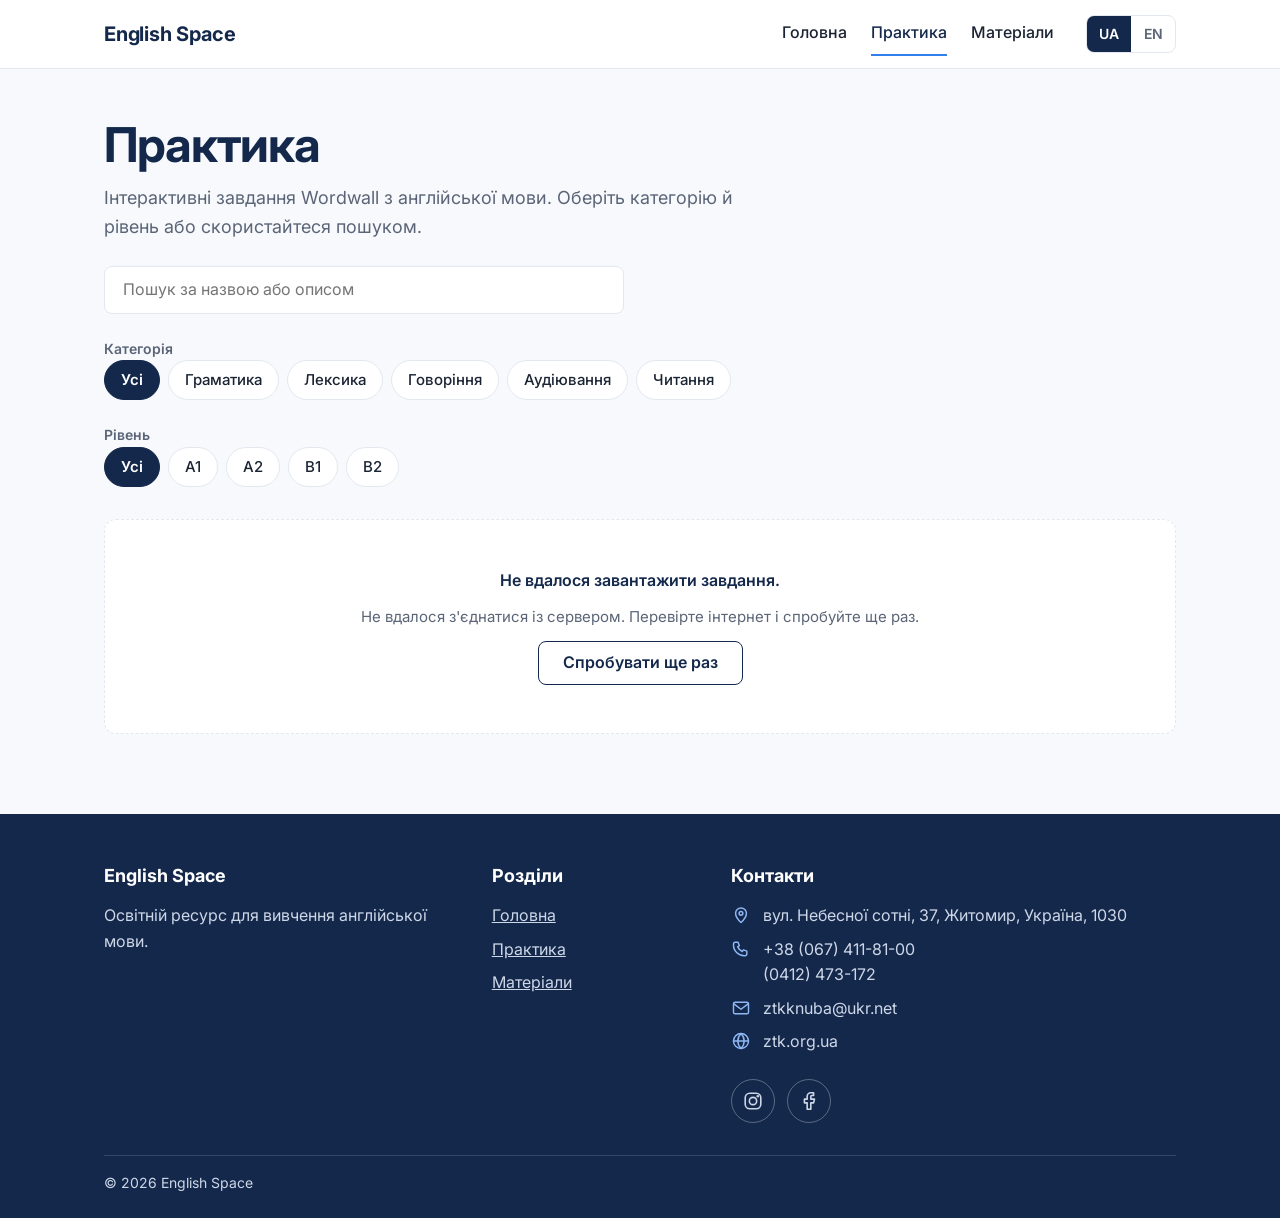
==== practice.html @ c61151bb "English Space: перша версія" ====
<!doctype html>
<html lang="uk">
  <head>
    <meta charset="UTF-8" />
    <meta name="viewport" content="width=device-width, initial-scale=1" />
    <title data-i18n="meta.practice.title">Практика — English Space</title>
    <meta
      name="description"
      content="Каталог інтерактивних завдань Wordwall з англійської мови."
      data-i18n-attr="content:meta.practice.desc"
    />

    <!-- Іконка вкладки -->
    <link rel="icon" type="image/svg+xml" href="assets/icons/favicon.svg" />
    <link
      rel="icon"
      type="image/png"
      sizes="64x64"
      href="assets/icons/favicon.png"
    />

    <!-- Запобігає «блиманню» української, якщо збережена інша мова.
       Приховує сторінку, доки i18n.js не застосує переклад (не довше 1,5 с). -->
    <script>
      (function () {
        try {
          var lang = localStorage.getItem("englishSpace.lang");
          if (lang && lang !== "ua") {
            var root = document.documentElement;
            root.classList.add("lang-pending");
            setTimeout(function () {
              root.classList.remove("lang-pending");
            }, 1500);
          }
        } catch (e) {
          /* localStorage недоступний — нічого не робимо */
        }
      })();
    </script>

    <!-- Шрифт Inter (Google Fonts) -->
    <link rel="preconnect" href="https://fonts.googleapis.com" />
    <link rel="preconnect" href="https://fonts.gstatic.com" crossorigin />
    <link
      rel="stylesheet"
      href="https://fonts.googleapis.com/css2?family=Inter:wght@400;500;600;700&display=swap"
    />

    <link rel="stylesheet" href="css/style.css" />
    <link rel="stylesheet" href="css/components.css" />
    <link rel="stylesheet" href="css/responsive.css" />
  </head>
  <body>
    <a class="skip-link" href="#main" data-i18n="skip">Перейти до змісту</a>

    <!-- ===== ШАПКА (однакова на всіх сторінках) ===== -->
    <header class="site-header">
      <div class="container header-inner">
        <a class="logo" href="index.html">English Space</a>

        <button
          class="nav-toggle"
          type="button"
          aria-expanded="false"
          aria-controls="site-nav"
          aria-label="Відкрити меню"
          data-i18n-attr="aria-label:nav.openMenu"
        >
          <span class="nav-toggle-bar"></span>
        </button>

        <nav
          class="site-nav"
          id="site-nav"
          aria-label="Основна навігація"
          data-i18n-attr="aria-label:nav.main"
        >
          <ul class="nav-list">
            <li><a href="index.html" data-i18n="nav.home">Головна</a></li>
            <li>
              <a
                href="practice.html"
                aria-current="page"
                data-i18n="nav.practice"
                >Практика</a
              >
            </li>
            <li>
              <a href="resources.html" data-i18n="nav.resources">Матеріали</a>
            </li>
          </ul>

          <!-- Перемикач мови: працюватиме після Етапу 4 -->
          <div
            class="lang-switch"
            role="group"
            aria-label="Мова інтерфейсу"
            data-i18n-attr="aria-label:lang.label"
          >
            <button
              class="lang-btn is-active"
              type="button"
              data-lang="ua"
              aria-pressed="true"
            >
              UA
            </button>
            <button
              class="lang-btn"
              type="button"
              data-lang="en"
              aria-pressed="false"
            >
              EN
            </button>
          </div>
        </nav>
      </div>
    </header>

    <main id="main">
      <div class="container page-container">
        <div class="page-head">
          <h1 data-i18n="practice.h1">Практика</h1>
          <p class="lead" data-i18n="practice.lead">
            Інтерактивні завдання Wordwall з англійської мови. Оберіть категорію
            й рівень або скористайтеся пошуком.
          </p>
        </div>

        <!-- ===== ПОШУК І ФІЛЬТРИ ===== -->
        <div class="toolbar">
          <div class="search-field">
            <input
              type="search"
              id="search-input"
              placeholder="Пошук за назвою або описом"
              aria-label="Пошук завдань"
              autocomplete="off"
              data-i18n-attr="placeholder:search.placeholder;aria-label:practice.searchLabel"
            />
          </div>

          <fieldset class="filter-group">
            <legend class="filter-label" data-i18n="filter.category">
              Категорія
            </legend>
            <div class="chip-list" id="category-filters">
              <button
                class="chip"
                type="button"
                data-category="all"
                aria-pressed="true"
                data-i18n="cat.all"
              >
                Усі
              </button>
              <button
                class="chip"
                type="button"
                data-category="grammar"
                aria-pressed="false"
                data-i18n="cat.grammar"
              >
                Граматика
              </button>
              <button
                class="chip"
                type="button"
                data-category="vocabulary"
                aria-pressed="false"
                data-i18n="cat.vocabulary"
              >
                Лексика
              </button>
              <button
                class="chip"
                type="button"
                data-category="speaking"
                aria-pressed="false"
                data-i18n="cat.speaking"
              >
                Говоріння
              </button>
              <button
                class="chip"
                type="button"
                data-category="listening"
                aria-pressed="false"
                data-i18n="cat.listening"
              >
                Аудіювання
              </button>
              <button
                class="chip"
                type="button"
                data-category="reading"
                aria-pressed="false"
                data-i18n="cat.reading"
              >
                Читання
              </button>
            </div>
          </fieldset>

          <fieldset class="filter-group">
            <legend class="filter-label" data-i18n="filter.level">
              Рівень
            </legend>
            <div class="chip-list" id="level-filters">
              <button
                class="chip"
                type="button"
                data-level="all"
                aria-pressed="true"
                data-i18n="level.all"
              >
                Усі
              </button>
              <button
                class="chip"
                type="button"
                data-level="a1"
                aria-pressed="false"
              >
                A1
              </button>
              <button
                class="chip"
                type="button"
                data-level="a2"
                aria-pressed="false"
              >
                A2
              </button>
              <button
                class="chip"
                type="button"
                data-level="b1"
                aria-pressed="false"
              >
                B1
              </button>
              <button
                class="chip"
                type="button"
                data-level="b2"
                aria-pressed="false"
              >
                B2
              </button>
            </div>
          </fieldset>
        </div>

        <p
          class="results-count"
          id="results-count"
          aria-live="polite"
          hidden
          data-i18n="results.found"
          data-i18n-vars='{"count":0}'
        >
          Знайдено: 0
        </p>

        <!-- ===== СТАНИ ===== -->
        <!-- Завантаження показано одразу; скрипт ховає його, коли дані отримано -->
        <div class="state" id="state-loading" role="status">
          <span class="spinner" aria-hidden="true"></span>
          <p data-i18n="practice.loading">Завантаження завдань…</p>
        </div>
        <div class="state" id="state-error" hidden>
          <p class="state-title" data-i18n="practice.error">
            Не вдалося завантажити завдання.
          </p>
          <p class="card-text" id="error-detail"></p>
          <button
            class="btn btn--secondary"
            type="button"
            id="retry-btn"
            data-i18n="state.retry"
          >
            Спробувати ще раз
          </button>
        </div>
        <div class="state" id="state-empty" hidden>
          <p id="empty-message" data-i18n="state.empty">
            Нічого не знайдено. Змініть запит або фільтри.
          </p>
        </div>

        <!-- ===== СІТКА КАРТОК (заповнює js/practice.js) ===== -->
        <div class="card-grid card-grid--catalog" id="cards-grid"></div>
      </div>
    </main>

    <!-- ===== ПІДВАЛ (однаковий на всіх сторінках) ===== -->
    <footer class="site-footer">
      <div class="container">
        <div class="footer-grid">
          <div>
            <p class="footer-title">English Space</p>
            <p data-i18n="footer.about">
              Освітній ресурс для вивчення англійської мови.
            </p>
          </div>
          <nav
            aria-label="Навігація в підвалі"
            data-i18n-attr="aria-label:footer.navLabel"
          >
            <p class="footer-title" data-i18n="footer.sections">Розділи</p>
            <ul class="footer-list">
              <li><a href="index.html" data-i18n="nav.home">Головна</a></li>
              <li>
                <a href="practice.html" data-i18n="nav.practice">Практика</a>
              </li>
              <li>
                <a href="resources.html" data-i18n="nav.resources">Матеріали</a>
              </li>
            </ul>
          </nav>
          <div>
            <p class="footer-title" data-i18n="footer.contacts">Контакти</p>
            <address class="footer-contacts">
              <ul class="footer-list">
                <li class="contact-item">
                  <svg
                    class="contact-icon"
                    viewBox="0 0 24 24"
                    fill="none"
                    stroke="currentColor"
                    stroke-width="1.75"
                    stroke-linecap="round"
                    stroke-linejoin="round"
                    aria-hidden="true"
                  >
                    <path
                      d="M12 21s-6.5-5.6-6.5-11a6.5 6.5 0 0 1 13 0c0 5.4-6.5 11-6.5 11Z"
                    />
                    <circle cx="12" cy="10" r="2.25" /></svg
                  ><span data-i18n="footer.address"
                    >вул. Небесної сотні, 37, Житомир, Україна, 1030</span
                  >
                </li>
                <li class="contact-item">
                  <svg
                    class="contact-icon"
                    viewBox="0 0 24 24"
                    fill="none"
                    stroke="currentColor"
                    stroke-width="1.75"
                    stroke-linecap="round"
                    stroke-linejoin="round"
                    aria-hidden="true"
                  >
                    <path
                      d="M5 4h3.5l1.5 4-2 1.5a11 11 0 0 0 5.5 5.5L15 13l4 1.5V18a2 2 0 0 1-2 2A13 13 0 0 1 3 6a2 2 0 0 1 2-2Z"
                    /></svg
                  ><span
                    ><a href="tel:+380674118100">+38 (067) 411-81-00</a><br /><a
                      href="tel:+380412473172"
                      >(0412) 473-172</a
                    ></span
                  >
                </li>
                <li class="contact-item">
                  <svg
                    class="contact-icon"
                    viewBox="0 0 24 24"
                    fill="none"
                    stroke="currentColor"
                    stroke-width="1.75"
                    stroke-linecap="round"
                    stroke-linejoin="round"
                    aria-hidden="true"
                  >
                    <rect x="3" y="5" width="18" height="14" rx="2" />
                    <path d="m3.5 7 8.5 6.5L20.5 7" /></svg
                  ><a href="mailto:ztkknuba@ukr.net">ztkknuba@ukr.net</a>
                </li>
                <li class="contact-item">
                  <svg
                    class="contact-icon"
                    viewBox="0 0 24 24"
                    fill="none"
                    stroke="currentColor"
                    stroke-width="1.75"
                    stroke-linecap="round"
                    stroke-linejoin="round"
                    aria-hidden="true"
                  >
                    <circle cx="12" cy="12" r="9" />
                    <path
                      d="M3 12h18M12 3c2.5 2.6 3.8 5.6 3.8 9s-1.3 6.4-3.8 9c-2.5-2.6-3.8-5.6-3.8-9S9.5 5.6 12 3Z"
                    /></svg
                  ><a
                    href="https://ztk.org.ua"
                    target="_blank"
                    rel="noopener noreferrer"
                    >ztk.org.ua</a
                  >
                </li>
              </ul>
            </address>
            <ul
              class="social-list"
              aria-label="Соціальні мережі"
              data-i18n-attr="aria-label:footer.social"
            >
              <li>
                <a
                  class="social-link"
                  href="https://www.instagram.com/ztfk.knuba"
                  target="_blank"
                  rel="noopener noreferrer"
                  aria-label="Instagram (відкриється в новій вкладці)"
                  data-i18n-attr="aria-label:footer.instagram"
                  ><svg
                    viewBox="0 0 24 24"
                    fill="none"
                    stroke="currentColor"
                    stroke-width="1.75"
                    stroke-linecap="round"
                    stroke-linejoin="round"
                    aria-hidden="true"
                  >
                    <rect x="3.5" y="3.5" width="17" height="17" rx="5" />
                    <circle cx="12" cy="12" r="4" />
                    <circle
                      cx="17.2"
                      cy="6.8"
                      r="0.6"
                      fill="currentColor"
                    /></svg
                ></a>
              </li>
              <li>
                <a
                  class="social-link"
                  href="https://www.facebook.com/share/1DmfsU2kYp/"
                  target="_blank"
                  rel="noopener noreferrer"
                  aria-label="Facebook (відкриється в новій вкладці)"
                  data-i18n-attr="aria-label:footer.facebook"
                  ><svg
                    viewBox="0 0 24 24"
                    fill="none"
                    stroke="currentColor"
                    stroke-width="1.75"
                    stroke-linecap="round"
                    stroke-linejoin="round"
                    aria-hidden="true"
                  >
                    <path
                      d="M17 3h-3a4 4 0 0 0-4 4v3H7v4h3v7h4v-7h3l1-4h-4V7a1 1 0 0 1 1-1h2Z"
                    /></svg
                ></a>
              </li>
            </ul>
          </div>
        </div>
        <p class="footer-bottom">
          &copy; <span data-year>2026</span> English Space
        </p>
      </div>
    </footer>

    <script src="js/config.js" defer></script>
    <script src="js/csvParser.js" defer></script>
    <script src="js/sheets.js" defer></script>
    <script src="js/i18n.js" defer></script>
    <script src="js/main.js" defer></script>
    <script src="js/catalog.js" defer></script>
    <script src="js/practice.js" defer></script>
  </body>
</html>
---- css/style.css ----
/* ==========================================================
   style.css — основа: змінні, скидання, типографіка,
   каркас сторінки, шапка та підвал.
   Підключається першим на кожній сторінці.
   ========================================================== */

/* ---------- Змінні (дизайн-токени) ---------- */
:root {
  /* Кольори */
  --color-navy: #14284b;
  --color-navy-soft: #1f3a6b;
  --color-blue: #2f80ed; /* акцент для рамок, іконок, фонів */
  --color-blue-text: #1d63c9; /* акцент для тексту (контраст AA) */
  --color-bg: #f7f9fc;
  --color-surface: #ffffff;
  --color-text: #1b2433;
  --color-muted: #5b6577;
  --color-border: #e3e8f0;
  --color-focus: #2f80ed;

  /* Типографіка */
  --font-main:
    "Inter", system-ui, -apple-system, "Segoe UI", Roboto, Arial, sans-serif;

  /* Відступи */
  --space-1: 0.25rem;
  --space-2: 0.5rem;
  --space-3: 0.75rem;
  --space-4: 1rem;
  --space-5: 1.5rem;
  --space-6: 2rem;
  --space-7: 3rem;
  --space-8: 5rem;

  /* Форма */
  --radius-sm: 8px;
  --radius-md: 12px;
  --shadow-sm:
    0 1px 2px rgba(20, 40, 75, 0.06), 0 2px 8px rgba(20, 40, 75, 0.05);

  /* Розміри */
  --container-width: 1120px;
  --header-height: 68px;
}

/* ---------- Скидання ---------- */
*,
*::before,
*::after {
  box-sizing: border-box;
}

html {
  scroll-behavior: smooth;
  scroll-padding-top: calc(var(--header-height) + 1rem);
  -webkit-text-size-adjust: 100%;
}

body {
  margin: 0;
  font-family: var(--font-main);
  font-size: 1rem;
  line-height: 1.6;
  color: var(--color-text);
  background: var(--color-bg);
  overflow-x: hidden;
}

img,
svg {
  display: block;
  max-width: 100%;
}

ul {
  margin: 0;
  padding: 0;
  list-style: none;
}

h1,
h2,
h3,
p {
  margin: 0;
}

a {
  color: var(--color-blue-text);
}

/* Видимий фокус для клавіатури */
:focus-visible {
  outline: 3px solid var(--color-focus);
  outline-offset: 2px;
  border-radius: 4px;
}

/* Повага до налаштувань "зменшити анімацію" */
@media (prefers-reduced-motion: reduce) {
  html {
    scroll-behavior: auto;
  }
  *,
  *::before,
  *::after {
    animation-duration: 0.01ms !important;
    transition-duration: 0.01ms !important;
  }
}

/* ---------- Типографіка ---------- */
h1 {
  font-size: clamp(2rem, 4.5vw, 3rem);
  line-height: 1.15;
  font-weight: 700;
  letter-spacing: -0.02em;
  color: var(--color-navy);
}

h2 {
  font-size: clamp(1.5rem, 3vw, 2rem);
  line-height: 1.25;
  font-weight: 700;
  letter-spacing: -0.01em;
  color: var(--color-navy);
}

h3 {
  font-size: 1.125rem;
  line-height: 1.35;
  font-weight: 600;
  color: var(--color-navy);
}

.lead {
  font-size: 1.125rem;
  color: var(--color-muted);
  max-width: 60ch;
}

/* ---------- Каркас ---------- */
.container {
  width: 100%;
  max-width: var(--container-width);
  margin-inline: auto;
  padding-inline: var(--space-5);
}

.section {
  padding-block: var(--space-8);
}

.section--alt {
  background: var(--color-surface);
  border-block: 1px solid var(--color-border);
}

.section-head {
  display: grid;
  gap: var(--space-3);
  margin-bottom: var(--space-6);
}

/* Відступ між вмістом сторінки (картки, стани) і підвалом */
.page-container {
  padding-bottom: var(--space-8);
}

.page-head {
  padding-block: var(--space-7) var(--space-5);
}

.page-head .lead {
  margin-top: var(--space-3);
}

.skip-link {
  position: absolute;
  left: var(--space-4);
  top: -100px;
  z-index: 200;
  padding: var(--space-2) var(--space-4);
  background: var(--color-navy);
  color: #fff;
  border-radius: var(--radius-sm);
}

.skip-link:focus {
  top: var(--space-3);
}

/* ---------- Шапка ---------- */
.site-header {
  position: sticky;
  top: 0;
  z-index: 100;
  background: var(--color-surface);
  border-bottom: 1px solid var(--color-border);
}

.header-inner {
  display: flex;
  align-items: center;
  justify-content: space-between;
  gap: var(--space-5);
  min-height: var(--header-height);
}

.logo {
  font-size: 1.25rem;
  font-weight: 700;
  letter-spacing: -0.01em;
  color: var(--color-navy);
  text-decoration: none;
}

.site-nav {
  display: flex;
  align-items: center;
  gap: var(--space-6);
}

.nav-list {
  display: flex;
  gap: var(--space-5);
}

.nav-list a {
  display: inline-block;
  padding: var(--space-2) 0;
  color: var(--color-text);
  font-weight: 500;
  text-decoration: none;
  border-bottom: 2px solid transparent;
}

.nav-list a:hover {
  color: var(--color-blue-text);
}

.nav-list a[aria-current="page"] {
  color: var(--color-navy);
  border-bottom-color: var(--color-blue);
}

/* Перемикач мови (логіка з'явиться на Етапі 4) */
.lang-switch {
  display: inline-flex;
  border: 1px solid var(--color-border);
  border-radius: var(--radius-sm);
  overflow: hidden;
}

.lang-btn {
  min-width: 44px;
  min-height: 36px;
  padding: 0 var(--space-3);
  font: inherit;
  font-size: 0.875rem;
  font-weight: 600;
  color: var(--color-muted);
  background: transparent;
  border: 0;
  cursor: pointer;
}

.lang-btn:hover {
  color: var(--color-navy);
}

.lang-btn.is-active {
  color: #fff;
  background: var(--color-navy);
}

/* Кнопка мобільного меню */
.nav-toggle {
  display: none;
  width: 44px;
  height: 44px;
  padding: 0;
  background: transparent;
  border: 1px solid var(--color-border);
  border-radius: var(--radius-sm);
  cursor: pointer;
  position: relative;
}

.nav-toggle-bar,
.nav-toggle-bar::before,
.nav-toggle-bar::after {
  content: "";
  position: absolute;
  left: 11px;
  width: 20px;
  height: 2px;
  background: var(--color-navy);
  border-radius: 2px;
  transition:
    transform 0.2s ease,
    opacity 0.2s ease;
}

.nav-toggle-bar {
  top: 20px;
}

.nav-toggle-bar::before {
  left: 0;
  top: -6px;
}

.nav-toggle-bar::after {
  left: 0;
  top: 6px;
}

.nav-toggle[aria-expanded="true"] .nav-toggle-bar {
  background: transparent;
}

.nav-toggle[aria-expanded="true"] .nav-toggle-bar::before {
  transform: translateY(6px) rotate(45deg);
}

.nav-toggle[aria-expanded="true"] .nav-toggle-bar::after {
  transform: translateY(-6px) rotate(-45deg);
}

/* ---------- Підвал ---------- */
.site-footer {
  margin-top: auto;
  padding-block: var(--space-7) var(--space-5);
  color: #cdd7e8;
  background: var(--color-navy);
}

.footer-grid {
  display: grid;
  grid-template-columns: 1.2fr 0.7fr 1.5fr;
  gap: var(--space-6);
}

.footer-title {
  font-size: 1.125rem;
  font-weight: 700;
  color: #fff;
  margin-bottom: var(--space-3);
}

.footer-list {
  display: grid;
  gap: var(--space-2);
}

.site-footer a {
  color: #cdd7e8;
}

.site-footer a:hover {
  color: #fff;
}

.site-footer :focus-visible {
  outline-color: #fff;
}

.footer-bottom {
  margin-top: var(--space-6);
  padding-top: var(--space-4);
  font-size: 0.875rem;
  border-top: 1px solid rgba(255, 255, 255, 0.15);
}

/* Щоб підвал притискався донизу на коротких сторінках */
body {
  display: flex;
  flex-direction: column;
  min-height: 100vh;
}

/* ---------- Контакти в підвалі ---------- */
.footer-contacts {
  font-style: normal;
}

.contact-item {
  display: flex;
  align-items: flex-start;
  gap: var(--space-3);
}

.contact-icon {
  flex: none;
  width: 20px;
  height: 20px;
  margin-top: 2px;
  color: #8fb7f5;
}

.contact-item a {
  text-decoration: none;
}

.contact-item a:hover {
  text-decoration: underline;
}

.social-list {
  display: flex;
  gap: var(--space-3);
  margin-top: var(--space-5);
}

.social-link {
  display: grid;
  place-items: center;
  width: 44px;
  height: 44px;
  color: #fff;
  border: 1px solid rgba(255, 255, 255, 0.3);
  border-radius: 50%;
  transition:
    background-color 0.2s ease,
    border-color 0.2s ease;
}

.social-link:hover {
  background: rgba(255, 255, 255, 0.12);
  border-color: #fff;
}

.social-link svg {
  width: 22px;
  height: 22px;
}

/* Поки i18n.js не застосував збережену мову, сторінку приховано
   (клас додає скрипт у <head>; страховка — автоматичне зняття через 1,5 с) */
html.lang-pending body {
  visibility: hidden;
}
---- css/components.css ----
/* ==========================================================
   components.css — повторно використовувані компоненти:
   кнопки, картки, фільтри, поле пошуку, стани.
   Базові стилі; остаточне оформлення — на Етапі 3.
   ========================================================== */

/* ---------- Кнопки ---------- */
.btn {
  display: inline-flex;
  align-items: center;
  justify-content: center;
  gap: var(--space-2);
  min-height: 44px;
  padding: 0 var(--space-5);
  font: inherit;
  font-weight: 600;
  text-decoration: none;
  border: 1px solid transparent;
  border-radius: var(--radius-sm);
  cursor: pointer;
  transition:
    background-color 0.2s ease,
    border-color 0.2s ease,
    color 0.2s ease;
}

.btn--primary {
  color: #fff;
  background: var(--color-navy);
}

.btn--primary:hover {
  background: var(--color-navy-soft);
}

.btn--secondary {
  color: var(--color-navy);
  background: transparent;
  border-color: var(--color-navy);
}

.btn--secondary:hover {
  background: rgba(20, 40, 75, 0.06);
}

.btn-group {
  display: flex;
  flex-wrap: wrap;
  gap: var(--space-3);
}

/* ---------- Сітка карток ---------- */
.card-grid {
  display: grid;
  grid-template-columns: repeat(auto-fill, minmax(240px, 1fr));
  gap: var(--space-5);
}

/* ---------- Картка ---------- */
.card {
  display: flex;
  flex-direction: column;
  gap: var(--space-3);
  padding: var(--space-5);
  background: var(--color-surface);
  border: 1px solid var(--color-border);
  border-radius: var(--radius-md);
  box-shadow: var(--shadow-sm);
}

.card-text {
  color: var(--color-muted);
  font-size: 0.9375rem;
}

.card-meta {
  display: flex;
  flex-wrap: wrap;
  gap: var(--space-2);
}

.card-action {
  margin-top: auto;
  padding-top: var(--space-3);
}

/* Місце під іконку (SVG додамо на Етапі 3) */
.card-icon {
  display: grid;
  place-items: center;
  width: 44px;
  height: 44px;
  border-radius: var(--radius-sm);
  color: var(--color-blue-text);
  background: rgba(47, 128, 237, 0.1);
}

.card-icon svg {
  width: 24px;
  height: 24px;
}

/* Місце під зображення завдання */
.card-media {
  aspect-ratio: 16 / 9;
  border-radius: var(--radius-sm);
  background: #eaf0f8;
  overflow: hidden;
}

/* Картка викладача */
.teacher-photo {
  aspect-ratio: 1 / 1;
  width: 100%;
  border-radius: var(--radius-sm);
  background: #eaf0f8;
  border: 1px dashed #b9c6dc;
  display: grid;
  place-items: center;
  color: var(--color-muted);
  font-size: 0.875rem;
}

.teacher-role {
  font-size: 0.9375rem;
  font-weight: 500;
  color: var(--color-blue-text);
}

/* Заглушка під зображення в hero */
.media-placeholder {
  aspect-ratio: 4 / 3;
  width: 100%;
  display: grid;
  place-items: center;
  border: 1px dashed #b9c6dc;
  border-radius: var(--radius-md);
  color: var(--color-muted);
  font-size: 0.875rem;
  background-color: #eef3fa;
  /* Тонка сітка — лише поки немає справжнього зображення */
  background-image:
    linear-gradient(rgba(20, 40, 75, 0.05) 1px, transparent 1px),
    linear-gradient(90deg, rgba(20, 40, 75, 0.05) 1px, transparent 1px);
  background-size: 28px 28px;
}

/* ---------- Бейджі ---------- */
.badge {
  display: inline-block;
  padding: 2px var(--space-3);
  font-size: 0.8125rem;
  font-weight: 600;
  color: var(--color-navy);
  background: #eaf0f8;
  border-radius: 999px;
}

/* ---------- Пошук і фільтри ---------- */
.toolbar {
  display: grid;
  gap: var(--space-5);
  margin-bottom: var(--space-6);
}

.search-field {
  display: flex;
  align-items: center;
  max-width: 520px;
  min-height: 48px;
  padding: 0 var(--space-4);
  background: var(--color-surface);
  border: 1px solid var(--color-border);
  border-radius: var(--radius-sm);
}

.search-field:focus-within {
  border-color: var(--color-focus);
  box-shadow: 0 0 0 3px rgba(47, 128, 237, 0.2);
}

.search-field input {
  flex: 1;
  min-width: 0;
  min-height: 46px;
  font: inherit;
  color: var(--color-text);
  background: transparent;
  border: 0;
  outline: 0;
}

.filter-group {
  display: grid;
  gap: var(--space-2);
  border: 0;
  margin: 0;
  padding: 0;
}

.filter-label {
  font-size: 0.875rem;
  font-weight: 600;
  color: var(--color-muted);
  padding: 0;
}

.chip-list {
  display: flex;
  flex-wrap: wrap;
  gap: var(--space-2);
}

.chip {
  min-height: 40px;
  padding: 0 var(--space-4);
  font: inherit;
  font-size: 0.9375rem;
  font-weight: 500;
  color: var(--color-text);
  background: var(--color-surface);
  border: 1px solid var(--color-border);
  border-radius: 999px;
  cursor: pointer;
  transition:
    background-color 0.2s ease,
    border-color 0.2s ease;
}

.chip:hover {
  border-color: var(--color-blue);
}

/* Активний фільтр відрізняється не лише кольором, а й рамкою та вагою шрифту */
.chip[aria-pressed="true"] {
  color: #fff;
  font-weight: 600;
  background: var(--color-navy);
  border-color: var(--color-navy);
}

.results-count {
  margin-bottom: var(--space-4);
  font-size: 0.9375rem;
  color: var(--color-muted);
}

/* ---------- Стани: завантаження, помилка, порожньо ---------- */
.state {
  display: grid;
  justify-items: center;
  gap: var(--space-3);
  padding: var(--space-7) var(--space-5);
  text-align: center;
  background: var(--color-surface);
  border: 1px dashed var(--color-border);
  border-radius: var(--radius-md);
}

.state[hidden] {
  display: none;
}

/* ---------- Hero (головна сторінка) ---------- */
.hero {
  padding-block: var(--space-8);
  background: var(--color-surface);
  border-bottom: 1px solid var(--color-border);
}

.hero-grid {
  display: grid;
  grid-template-columns: 1.1fr 0.9fr;
  gap: var(--space-7);
  align-items: center;
}

.hero-text {
  display: grid;
  gap: var(--space-5);
  justify-items: start;
}

/* ==========================================================
   ЕТАП 3 — візуальне оформлення
   ========================================================== */

/* Hero: заголовок не розтягується занадто широко */
.hero h1 {
  max-width: 18ch;
}

.hero-text .lead {
  font-size: 1.1875rem;
}

/* Картки: легке підняття при наведенні (лише для вказівника) */
@media (hover: hover) {
  .card {
    transition:
      transform 0.2s ease,
      box-shadow 0.2s ease,
      border-color 0.2s ease;
  }

  .card:hover {
    transform: translateY(-2px);
    border-color: #cfd9e8;
    box-shadow:
      0 2px 4px rgba(20, 40, 75, 0.06),
      0 8px 20px rgba(20, 40, 75, 0.08);
  }
}

/* Картки напрямів: назва та українська мітка в одному рядку */
.card h3 {
  display: flex;
  flex-wrap: wrap;
  align-items: center;
  gap: var(--space-2);
}

/* Блок «Про ресурс» */
.about-grid {
  display: grid;
  grid-template-columns: 1fr 1fr;
  gap: var(--space-7);
  align-items: start;
}

.about-grid .section-head {
  margin-bottom: 0;
}

.feature-list {
  display: grid;
  gap: var(--space-5);
}

.feature {
  display: grid;
  gap: var(--space-2);
  padding-left: var(--space-4);
  border-left: 3px solid var(--color-blue);
}

/* Картка викладача: щільніший вигляд */
.card--teacher {
  padding: var(--space-4);
}

.teacher-photo span {
  padding: var(--space-3);
}

/* Рівно три колонки для трьох карток викладачів */
.card-grid--3 {
  grid-template-columns: repeat(3, 1fr);
}

.hero h1 {
  font-size: clamp(2rem, 4vw, 2.75rem);
}

/* ==========================================================
   ЕТАП 6 — каталог практики
   ========================================================== */

/* Заголовок картки каталогу (h2 для коректної ієрархії заголовків) */
.card-title {
  font-size: 1.125rem;
  line-height: 1.35;
  font-weight: 600;
  letter-spacing: 0;
  color: var(--color-navy);
  overflow-wrap: anywhere;
}

.card-text {
  overflow-wrap: anywhere;
}

.card-media img {
  width: 100%;
  height: 100%;
  object-fit: cover;
}

/* Рівень відрізняється від категорії рамкою, а не лише кольором */
.badge--outline {
  background: transparent;
  border: 1px solid #b9c6dc;
}

.state-title {
  font-weight: 600;
  color: var(--color-navy);
}

/* Індикатор завантаження */
.spinner {
  width: 28px;
  height: 28px;
  border: 3px solid var(--color-border);
  border-top-color: var(--color-blue);
  border-radius: 50%;
  animation: spin 0.8s linear infinite;
}

@keyframes spin {
  to {
    transform: rotate(360deg);
  }
}

@media (prefers-reduced-motion: reduce) {
  .spinner {
    animation: none;
    border-top-color: var(--color-border);
    border-right-color: var(--color-blue);
  }
}

/* Каталог: трохи ширші картки (3 у ряд на ноутбуці), кнопка на всю ширину картки */
.card-grid--catalog {
  grid-template-columns: repeat(auto-fill, minmax(280px, 1fr));
}

.card-action .btn {
  width: 100%;
  text-align: center;
}

/* Великі каталоги: браузер не обробляє картки поза екраном,
   поки до них не доскролять (прискорює відображення довгих списків) */
.card-grid--catalog .card {
  content-visibility: auto;
  /* лише висота (block-size): ширину не фіксуємо, щоб картки не виходили за екран на вузьких телефонах */
  contain-intrinsic-block-size: auto 300px;
}

/* Реальні зображення замість заглушок (див. README, розділ «Фото й зображення») */
.hero-image {
  width: 100%;
  height: auto; /* атрибути width/height в <img> лише резервують місце, пропорцію задає aspect-ratio */
  aspect-ratio: 4 / 3;
  object-fit: cover;
  border-radius: var(--radius-md);
}

.teacher-photo--img {
  height: auto;
  border: 0;
  object-fit: cover;
  background: none;
}
---- css/responsive.css ----
/* ==========================================================
   responsive.css — адаптивність: планшети, смартфони,
   мобільне меню. Підключається останнім.
   ========================================================== */

/* ---------- Планшети та менше ---------- */
@media (max-width: 900px) {
  .footer-grid {
    grid-template-columns: 1fr 1fr;
  }

  .footer-grid > :first-child {
    grid-column: 1 / -1;
  }

  .hero-grid {
    grid-template-columns: 1fr;
    gap: var(--space-6);
  }

  .about-grid {
    grid-template-columns: 1fr;
    gap: var(--space-6);
  }

  .card-grid--3 {
    grid-template-columns: repeat(2, 1fr);
  }

  .hero h1 {
    max-width: none;
  }
}

/* ---------- Мобільна навігація ---------- */
@media (max-width: 768px) {
  .section {
    padding-block: var(--space-7);
  }

  .page-container {
    padding-bottom: var(--space-7);
  }

  .nav-toggle {
    display: block;
  }

  /* Меню — панель під шапкою на всю ширину */
  .site-nav {
    display: none;
    position: absolute;
    top: 100%;
    left: 0;
    right: 0;
    flex-direction: column;
    align-items: stretch;
    gap: var(--space-4);
    padding: var(--space-4) var(--space-5) var(--space-5);
    background: var(--color-surface);
    border-bottom: 1px solid var(--color-border);
    box-shadow: var(--shadow-sm);
  }

  .site-nav.is-open {
    display: flex;
  }

  .nav-list {
    flex-direction: column;
    gap: 0;
  }

  .nav-list a {
    display: block;
    padding: var(--space-3) 0;
    border-bottom: 1px solid var(--color-border);
  }

  .nav-list a[aria-current="page"] {
    border-bottom-color: var(--color-blue);
  }

  .lang-switch {
    align-self: flex-start;
  }
}

/* ---------- Смартфони ---------- */
@media (max-width: 560px) {
  .hero {
    padding-block: var(--space-7);
  }

  .container {
    padding-inline: var(--space-4);
  }

  .footer-grid {
    grid-template-columns: 1fr;
  }

  .card-grid,
  .card-grid--3,
  .card-grid--catalog {
    grid-template-columns: 1fr;
  }

  /* На вузьких екранах фото викладача не має бути гігантським квадратом */
  .teacher-photo {
    aspect-ratio: 16 / 10;
  }

  .btn-group .btn {
    width: 100%;
  }
}
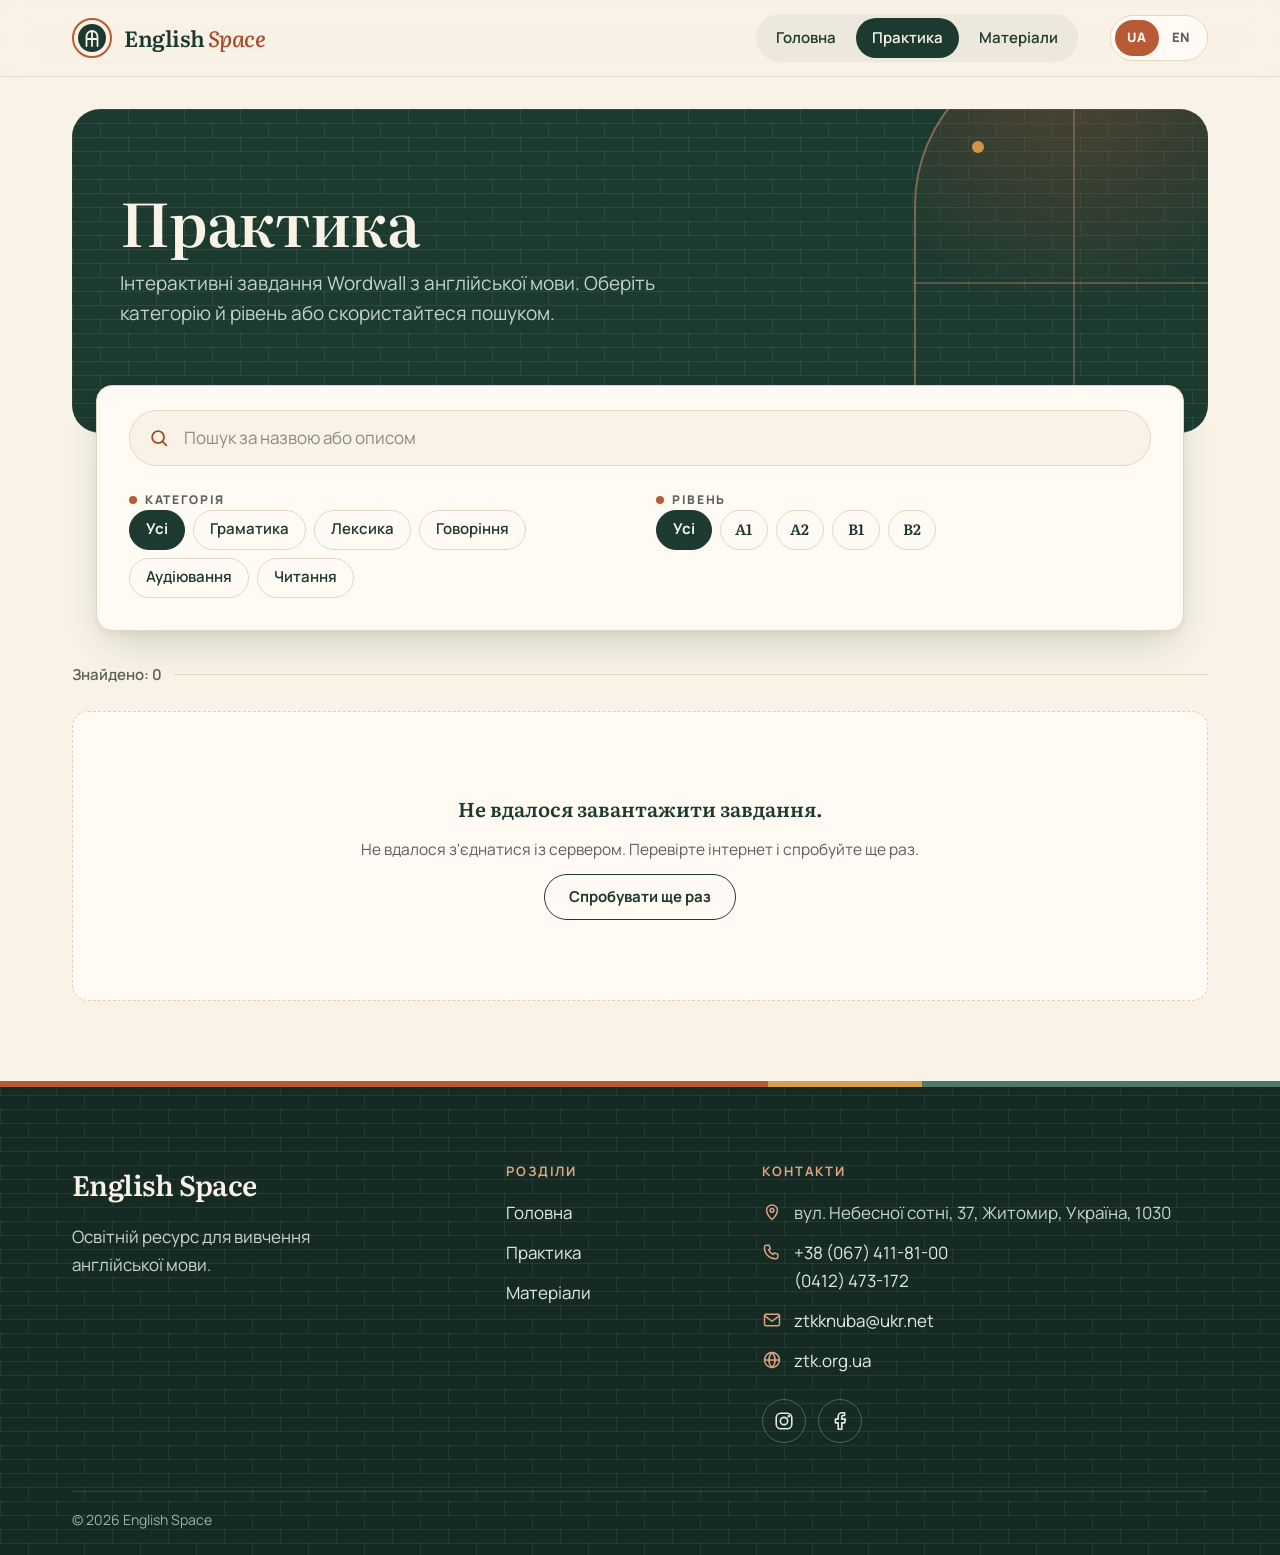
==== commit 9f47da3b: "feat(ui): редизайн у палітрі емблеми коледжу - нова палітра: теракота, хвойний зелений, кремовий/піс" ====
--- a/practice.html
+++ b/practice.html
@@ -3,13 +3,34 @@
   <head>
     <meta charset="UTF-8" />
     <meta name="viewport" content="width=device-width, initial-scale=1" />
-    <title data-i18n="meta.practice.title">Практика — English Space</title>
+    <title>
+      Практика англійської — інтерактивні вправи онлайн | English Space ЖТФК
+      КНУБА
+    </title>
     <meta
       name="description"
-      content="Каталог інтерактивних завдань Wordwall з англійської мови."
-      data-i18n-attr="content:meta.practice.desc"
-    />
-
+      content="Каталог інтерактивних вправ Wordwall з англійської мови за рівнями A1–B2 для студентів Житомирського технологічного фахового коледжу КНУБА (ЖТФК)."
+    />
+    <link
+      rel="canonical"
+      href="https://english-space-zhtfk.vercel.app/practice.html"
+    />
+    <meta name="robots" content="index, follow, max-image-preview:large" />
+    <meta property="og:type" content="website" />
+    <meta property="og:site_name" content="English Space" />
+    <meta
+      property="og:title"
+      content="Практика англійської — English Space ЖТФК КНУБА"
+    />
+    <meta
+      property="og:description"
+      content="Інтерактивні вправи Wordwall з англійської мови за рівнями A1–B2."
+    />
+    <meta
+      property="og:url"
+      content="https://english-space-zhtfk.vercel.app/practice.html"
+    />
+    <meta property="og:locale" content="uk_UA" />
     <!-- Іконка вкладки -->
     <link rel="icon" type="image/svg+xml" href="assets/icons/favicon.svg" />
     <link
@@ -38,12 +59,12 @@
       })();
     </script>
 
-    <!-- Шрифт Inter (Google Fonts) -->
+    <!-- Шрифти: Literata (заголовки) і Manrope (текст), обидва з кирилицею -->
     <link rel="preconnect" href="https://fonts.googleapis.com" />
     <link rel="preconnect" href="https://fonts.gstatic.com" crossorigin />
     <link
       rel="stylesheet"
-      href="https://fonts.googleapis.com/css2?family=Inter:wght@400;500;600;700&display=swap"
+      href="https://fonts.googleapis.com/css2?family=Literata:ital,opsz,wght@0,7..72,400..700;1,7..72,400..600&family=Manrope:wght@400..800&display=swap"
     />
 
     <link rel="stylesheet" href="css/style.css" />
@@ -56,7 +77,17 @@
     <!-- ===== ШАПКА (однакова на всіх сторінках) ===== -->
     <header class="site-header">
       <div class="container header-inner">
-        <a class="logo" href="index.html">English Space</a>
+        <a class="logo" href="index.html">
+          <svg class="logo-mark" viewBox="0 0 40 40" aria-hidden="true">
+            <circle cx="20" cy="20" r="19" class="logo-mark-ring" />
+            <circle cx="20" cy="20" r="14" class="logo-mark-core" />
+            <path
+              class="logo-mark-arch"
+              d="M14.5 28V18.5a5.5 5.5 0 0 1 11 0V28M20 13v15M14.5 21h11"
+            />
+          </svg>
+          <span class="logo-text">English <em>Space</em></span>
+        </a>
 
         <button
           class="nav-toggle"
--- a/css/style.css
+++ b/css/style.css
@@ -2,25 +2,52 @@
    style.css — основа: змінні, скидання, типографіка,
    каркас сторінки, шапка та підвал.
    Підключається першим на кожній сторінці.
+
+   Палітра взята з емблеми коледжу:
+   теракота (цегляний фасад) · хвойний зелений · кремовий/пісочний
+   фон · охра як дрібний акцент.
    ========================================================== */
 
 /* ---------- Змінні (дизайн-токени) ---------- */
 :root {
-  /* Кольори */
-  --color-navy: #14284b;
-  --color-navy-soft: #1f3a6b;
-  --color-blue: #2f80ed; /* акцент для рамок, іконок, фонів */
-  --color-blue-text: #1d63c9; /* акцент для тексту (контраст AA) */
-  --color-bg: #f7f9fc;
-  --color-surface: #ffffff;
-  --color-text: #1b2433;
-  --color-muted: #5b6577;
-  --color-border: #e3e8f0;
-  --color-focus: #2f80ed;
+  /* Кольори бренду */
+  --pine-900: #142a22;
+  --pine-800: #1d3a30; /* основний темний */
+  --pine-700: #28503f;
+  --pine-500: #4f7a66;
+  --pine-100: #dfe8e1;
+
+  --terra-700: #93401f; /* теракота для тексту (контраст AA на світлому) */
+  --terra-600: #a8492a;
+  --terra-500: #b85a36; /* теракота для заливок, рамок, іконок */
+  --terra-300: #e0a283;
+  --terra-100: #f5e1d4;
+
+  --ochre: #d6a14c; /* дрібні акценти: точки, підкреслення */
+
+  --cream: #f8f2e7; /* фон сторінки */
+  --paper: #fffbf4; /* поверхні: картки, поля */
+  --sand: #efe3cf; /* альтернативні секції */
+  --sand-deep: #e2d0b3; /* рамки на піску */
+
+  /* Семантичні кольори (їх використовують компоненти) */
+  --color-bg: var(--cream);
+  --color-surface: var(--paper);
+  --color-text: #1f2a24;
+  --color-muted: #5a6159;
+  --color-border: #e4d7c2;
+  --color-focus: var(--terra-500);
+  --color-accent: var(--terra-500);
+  --color-accent-text: var(--terra-700);
+  --color-navy: var(--pine-800); /* сумісність зі старими назвами */
+  --color-blue: var(--terra-500);
+  --color-blue-text: var(--terra-700);
 
   /* Типографіка */
+  --font-display:
+    "Literata", "Iowan Old Style", "Palatino Linotype", Georgia, serif;
   --font-main:
-    "Inter", system-ui, -apple-system, "Segoe UI", Roboto, Arial, sans-serif;
+    "Manrope", system-ui, -apple-system, "Segoe UI", Roboto, Arial, sans-serif;
 
   /* Відступи */
   --space-1: 0.25rem;
@@ -31,16 +58,25 @@
   --space-6: 2rem;
   --space-7: 3rem;
   --space-8: 5rem;
+  --space-9: 7rem;
 
   /* Форма */
-  --radius-sm: 8px;
-  --radius-md: 12px;
+  --radius-sm: 10px;
+  --radius-md: 16px;
+  --radius-lg: 28px;
+  --radius-pill: 999px;
   --shadow-sm:
-    0 1px 2px rgba(20, 40, 75, 0.06), 0 2px 8px rgba(20, 40, 75, 0.05);
+    0 1px 2px rgba(29, 58, 48, 0.06), 0 4px 12px rgba(29, 58, 48, 0.05);
+  --shadow-md:
+    0 2px 6px rgba(29, 58, 48, 0.06), 0 18px 40px -12px rgba(29, 58, 48, 0.22);
+
+  /* Візерунок «цегляна кладка» — мотив фасаду з емблеми */
+  --brick-light: url("data:image/svg+xml,%3Csvg xmlns='http://www.w3.org/2000/svg' width='56' height='28'%3E%3Cpath d='M0 .5h56M0 14.5h56M.5 0v14M28.5 14v14' fill='none' stroke='%23fff' stroke-opacity='.07'/%3E%3C/svg%3E");
+  --brick-dark: url("data:image/svg+xml,%3Csvg xmlns='http://www.w3.org/2000/svg' width='56' height='28'%3E%3Cpath d='M0 .5h56M0 14.5h56M.5 0v14M28.5 14v14' fill='none' stroke='%231d3a30' stroke-opacity='.07'/%3E%3C/svg%3E");
 
   /* Розміри */
-  --container-width: 1120px;
-  --header-height: 68px;
+  --container-width: 1200px;
+  --header-height: 76px;
 }
 
 /* ---------- Скидання ---------- */
@@ -59,11 +95,13 @@
 body {
   margin: 0;
   font-family: var(--font-main);
-  font-size: 1rem;
-  line-height: 1.6;
+  font-size: 1.0625rem;
+  line-height: 1.65;
   color: var(--color-text);
   background: var(--color-bg);
   overflow-x: hidden;
+  -webkit-font-smoothing: antialiased;
+  text-rendering: optimizeLegibility;
 }
 
 img,
@@ -72,7 +110,8 @@
   max-width: 100%;
 }
 
-ul {
+ul,
+ol {
   margin: 0;
   padding: 0;
   list-style: none;
@@ -81,19 +120,30 @@
 h1,
 h2,
 h3,
-p {
+h4,
+p,
+dl,
+dd,
+figure {
   margin: 0;
 }
 
 a {
-  color: var(--color-blue-text);
+  color: var(--color-accent-text);
+  text-underline-offset: 0.18em;
+  text-decoration-thickness: 1px;
+}
+
+::selection {
+  background: var(--terra-300);
+  color: var(--pine-900);
 }
 
 /* Видимий фокус для клавіатури */
 :focus-visible {
   outline: 3px solid var(--color-focus);
-  outline-offset: 2px;
-  border-radius: 4px;
+  outline-offset: 3px;
+  border-radius: 6px;
 }
 
 /* Повага до налаштувань "зменшити анімацію" */
@@ -105,38 +155,70 @@
   *::before,
   *::after {
     animation-duration: 0.01ms !important;
+    animation-iteration-count: 1 !important;
     transition-duration: 0.01ms !important;
   }
 }
 
 /* ---------- Типографіка ---------- */
+h1,
+h2 {
+  font-family: var(--font-display);
+  font-optical-sizing: auto;
+  color: var(--pine-800);
+  text-wrap: balance;
+}
+
 h1 {
-  font-size: clamp(2rem, 4.5vw, 3rem);
-  line-height: 1.15;
-  font-weight: 700;
+  font-size: clamp(2.25rem, 5vw, 3.75rem);
+  line-height: 1.05;
+  font-weight: 600;
   letter-spacing: -0.02em;
-  color: var(--color-navy);
 }
 
 h2 {
-  font-size: clamp(1.5rem, 3vw, 2rem);
-  line-height: 1.25;
+  font-size: clamp(1.75rem, 3.4vw, 2.625rem);
+  line-height: 1.12;
+  font-weight: 600;
+  letter-spacing: -0.015em;
+}
+
+h3 {
+  font-size: 1.1875rem;
+  line-height: 1.3;
   font-weight: 700;
   letter-spacing: -0.01em;
-  color: var(--color-navy);
-}
-
-h3 {
-  font-size: 1.125rem;
-  line-height: 1.35;
-  font-weight: 600;
-  color: var(--color-navy);
+  color: var(--pine-800);
 }
 
 .lead {
-  font-size: 1.125rem;
+  font-size: 1.1875rem;
+  line-height: 1.6;
   color: var(--color-muted);
-  max-width: 60ch;
+  max-width: 58ch;
+  text-wrap: pretty;
+}
+
+/* Маленька підпис-мітка над заголовком секції */
+.kicker,
+.eyebrow {
+  display: inline-flex;
+  align-items: center;
+  gap: var(--space-3);
+  font-size: 0.8125rem;
+  font-weight: 700;
+  letter-spacing: 0.14em;
+  text-transform: uppercase;
+  color: var(--terra-700);
+}
+
+.kicker::before,
+.eyebrow::before {
+  content: "";
+  width: 28px;
+  height: 2px;
+  background: currentColor;
+  border-radius: 2px;
 }
 
 /* ---------- Каркас ---------- */
@@ -144,22 +226,54 @@
   width: 100%;
   max-width: var(--container-width);
   margin-inline: auto;
-  padding-inline: var(--space-5);
+  padding-inline: var(--space-6);
 }
 
 .section {
-  padding-block: var(--space-8);
-}
-
-.section--alt {
-  background: var(--color-surface);
-  border-block: 1px solid var(--color-border);
+  position: relative;
+  padding-block: var(--space-9);
+}
+
+.section--alt,
+.section--sand {
+  background: var(--sand);
+}
+
+.section--cream {
+  background: var(--cream);
+}
+
+.section--pine {
+  color: #e9efe9;
+  background-color: var(--pine-800);
+  background-image: var(--brick-light);
 }
 
 .section-head {
   display: grid;
+  gap: var(--space-4);
+  margin-bottom: var(--space-7);
+}
+
+/* Заголовок ліворуч, опис праворуч */
+.section-head--split {
+  grid-template-columns: 1fr 1fr;
+  align-items: end;
+  column-gap: var(--space-7);
+}
+
+.section-head--split > div {
+  display: grid;
   gap: var(--space-3);
-  margin-bottom: var(--space-6);
+}
+
+.section-head--center {
+  justify-items: center;
+  text-align: center;
+}
+
+.section-head--center .lead {
+  max-width: 48ch;
 }
 
 /* Відступ між вмістом сторінки (картки, стани) і підвалом */
@@ -167,12 +281,17 @@
   padding-bottom: var(--space-8);
 }
 
-.page-head {
-  padding-block: var(--space-7) var(--space-5);
-}
-
-.page-head .lead {
-  margin-top: var(--space-3);
+/* Текст лише для екранних читачів */
+.visually-hidden {
+  position: absolute;
+  width: 1px;
+  height: 1px;
+  padding: 0;
+  margin: -1px;
+  overflow: hidden;
+  clip: rect(0 0 0 0);
+  white-space: nowrap;
+  border: 0;
 }
 
 .skip-link {
@@ -181,7 +300,7 @@
   top: -100px;
   z-index: 200;
   padding: var(--space-2) var(--space-4);
-  background: var(--color-navy);
+  background: var(--pine-800);
   color: #fff;
   border-radius: var(--radius-sm);
 }
@@ -195,8 +314,10 @@
   position: sticky;
   top: 0;
   z-index: 100;
-  background: var(--color-surface);
-  border-bottom: 1px solid var(--color-border);
+  background: rgba(248, 242, 231, 0.86);
+  -webkit-backdrop-filter: saturate(1.4) blur(14px);
+  backdrop-filter: saturate(1.4) blur(14px);
+  border-bottom: 1px solid rgba(29, 58, 48, 0.1);
 }
 
 .header-inner {
@@ -208,11 +329,54 @@
 }
 
 .logo {
-  font-size: 1.25rem;
-  font-weight: 700;
-  letter-spacing: -0.01em;
-  color: var(--color-navy);
+  display: inline-flex;
+  align-items: center;
+  gap: var(--space-3);
+  color: var(--pine-800);
   text-decoration: none;
+}
+
+.logo-mark {
+  width: 40px;
+  height: 40px;
+  flex: none;
+  transition: transform 0.4s ease;
+}
+
+.logo:hover .logo-mark {
+  transform: rotate(-12deg);
+}
+
+.logo-mark-ring {
+  fill: none;
+  stroke: var(--terra-500);
+  stroke-width: 2;
+}
+
+.logo-mark-core {
+  fill: var(--pine-800);
+}
+
+.logo-mark-arch {
+  fill: none;
+  stroke: var(--cream);
+  stroke-width: 1.8;
+  stroke-linecap: round;
+  stroke-linejoin: round;
+}
+
+.logo-text {
+  font-family: var(--font-display);
+  font-size: 1.375rem;
+  font-weight: 600;
+  letter-spacing: -0.02em;
+  line-height: 1;
+}
+
+.logo-text em {
+  font-style: italic;
+  font-weight: 500;
+  color: var(--terra-600);
 }
 
 .site-nav {
@@ -223,33 +387,42 @@
 
 .nav-list {
   display: flex;
-  gap: var(--space-5);
+  gap: var(--space-1);
+  padding: 4px;
+  background: rgba(29, 58, 48, 0.05);
+  border-radius: var(--radius-pill);
 }
 
 .nav-list a {
   display: inline-block;
-  padding: var(--space-2) 0;
-  color: var(--color-text);
-  font-weight: 500;
+  padding: var(--space-2) var(--space-4);
+  font-size: 0.9375rem;
+  font-weight: 600;
+  color: var(--pine-800);
   text-decoration: none;
-  border-bottom: 2px solid transparent;
+  border-radius: var(--radius-pill);
+  transition:
+    background-color 0.2s ease,
+    color 0.2s ease;
 }
 
 .nav-list a:hover {
-  color: var(--color-blue-text);
+  background: rgba(29, 58, 48, 0.08);
 }
 
 .nav-list a[aria-current="page"] {
-  color: var(--color-navy);
-  border-bottom-color: var(--color-blue);
-}
-
-/* Перемикач мови (логіка з'явиться на Етапі 4) */
+  color: var(--cream);
+  background: var(--pine-800);
+}
+
+/* Перемикач мови */
 .lang-switch {
+  position: relative;
   display: inline-flex;
+  padding: 4px;
+  background: var(--paper);
   border: 1px solid var(--color-border);
-  border-radius: var(--radius-sm);
-  overflow: hidden;
+  border-radius: var(--radius-pill);
 }
 
 .lang-btn {
@@ -257,21 +430,26 @@
   min-height: 36px;
   padding: 0 var(--space-3);
   font: inherit;
-  font-size: 0.875rem;
-  font-weight: 600;
+  font-size: 0.8125rem;
+  font-weight: 800;
+  letter-spacing: 0.06em;
   color: var(--color-muted);
   background: transparent;
   border: 0;
+  border-radius: var(--radius-pill);
   cursor: pointer;
+  transition:
+    background-color 0.25s ease,
+    color 0.25s ease;
 }
 
 .lang-btn:hover {
-  color: var(--color-navy);
+  color: var(--pine-800);
 }
 
 .lang-btn.is-active {
   color: #fff;
-  background: var(--color-navy);
+  background: var(--terra-500);
 }
 
 /* Кнопка мобільного меню */
@@ -280,9 +458,9 @@
   width: 44px;
   height: 44px;
   padding: 0;
-  background: transparent;
+  background: var(--paper);
   border: 1px solid var(--color-border);
-  border-radius: var(--radius-sm);
+  border-radius: 50%;
   cursor: pointer;
   position: relative;
 }
@@ -292,10 +470,10 @@
 .nav-toggle-bar::after {
   content: "";
   position: absolute;
-  left: 11px;
-  width: 20px;
+  left: 12px;
+  width: 18px;
   height: 2px;
-  background: var(--color-navy);
+  background: var(--pine-800);
   border-radius: 2px;
   transition:
     transform 0.2s ease,
@@ -330,32 +508,69 @@
 
 /* ---------- Підвал ---------- */
 .site-footer {
+  position: relative;
   margin-top: auto;
-  padding-block: var(--space-7) var(--space-5);
-  color: #cdd7e8;
-  background: var(--color-navy);
+  padding-block: var(--space-8) var(--space-5);
+  color: #c9d6cd;
+  background-color: var(--pine-900);
+  background-image: var(--brick-light);
+}
+
+/* Теракотова смуга-«карниз» над підвалом */
+.site-footer::before {
+  content: "";
+  position: absolute;
+  inset: 0 0 auto;
+  height: 6px;
+  background: linear-gradient(
+    90deg,
+    var(--terra-500) 0 60%,
+    var(--ochre) 60% 72%,
+    var(--pine-500) 72%
+  );
 }
 
 .footer-grid {
   display: grid;
-  grid-template-columns: 1.2fr 0.7fr 1.5fr;
-  gap: var(--space-6);
+  grid-template-columns: 1.3fr 0.7fr 1.5fr;
+  gap: var(--space-7);
 }
 
 .footer-title {
-  font-size: 1.125rem;
+  font-size: 0.8125rem;
   font-weight: 700;
-  color: #fff;
-  margin-bottom: var(--space-3);
+  letter-spacing: 0.14em;
+  text-transform: uppercase;
+  color: var(--terra-300);
+  margin-bottom: var(--space-4);
+}
+
+/* Перший заголовок — назва сайту, крупно і серифом */
+.footer-grid > div:first-child .footer-title {
+  font-family: var(--font-display);
+  font-size: 1.75rem;
+  font-weight: 600;
+  letter-spacing: -0.02em;
+  text-transform: none;
+  color: var(--cream);
+}
+
+.footer-grid > div:first-child p:not(.footer-title) {
+  max-width: 30ch;
 }
 
 .footer-list {
   display: grid;
-  gap: var(--space-2);
+  gap: var(--space-3);
 }
 
 .site-footer a {
-  color: #cdd7e8;
+  color: #e3ebe5;
+  text-decoration: none;
+}
+
+.site-footer a:hover {
+  text-decoration: underline;
 }
 
 .site-footer a:hover {
@@ -363,14 +578,15 @@
 }
 
 .site-footer :focus-visible {
-  outline-color: #fff;
+  outline-color: var(--terra-300);
 }
 
 .footer-bottom {
-  margin-top: var(--space-6);
+  margin-top: var(--space-7);
   padding-top: var(--space-4);
   font-size: 0.875rem;
-  border-top: 1px solid rgba(255, 255, 255, 0.15);
+  color: #9fb2a6;
+  border-top: 1px solid rgba(255, 255, 255, 0.12);
 }
 
 /* Щоб підвал притискався донизу на коротких сторінках */
@@ -395,8 +611,8 @@
   flex: none;
   width: 20px;
   height: 20px;
-  margin-top: 2px;
-  color: #8fb7f5;
+  margin-top: 3px;
+  color: var(--terra-300);
 }
 
 .contact-item a {
@@ -419,7 +635,7 @@
   width: 44px;
   height: 44px;
   color: #fff;
-  border: 1px solid rgba(255, 255, 255, 0.3);
+  border: 1px solid rgba(255, 255, 255, 0.25);
   border-radius: 50%;
   transition:
     background-color 0.2s ease,
@@ -427,8 +643,8 @@
 }
 
 .social-link:hover {
-  background: rgba(255, 255, 255, 0.12);
-  border-color: #fff;
+  background: var(--terra-500);
+  border-color: var(--terra-500);
 }
 
 .social-link svg {
--- a/css/components.css
+++ b/css/components.css
@@ -1,46 +1,77 @@
 /* ==========================================================
-   components.css — повторно використовувані компоненти:
-   кнопки, картки, фільтри, поле пошуку, стани.
-   Базові стилі; остаточне оформлення — на Етапі 3.
+   components.css — повторно використовувані компоненти
+   (кнопки, картки, бейджі, пошук, фільтри, стани)
+   і секції головної сторінки.
+
+   Класи та id, на які спираються скрипти, не перейменовувати:
+   .card, .card-media, .card-meta, .card-title, .card-text,
+   .card-action, .badge, .badge--outline, .btn--primary, .chip
+   (+ aria-pressed), .state, .spinner, .results-count, .lang-btn.
    ========================================================== */
 
-/* ---------- Кнопки ---------- */
+/* ==========================================================
+   КНОПКИ
+   ========================================================== */
 .btn {
   display: inline-flex;
   align-items: center;
   justify-content: center;
   gap: var(--space-2);
-  min-height: 44px;
+  min-height: 46px;
   padding: 0 var(--space-5);
   font: inherit;
-  font-weight: 600;
+  font-size: 0.9375rem;
+  font-weight: 700;
+  line-height: 1.2;
   text-decoration: none;
-  border: 1px solid transparent;
-  border-radius: var(--radius-sm);
+  border: 1.5px solid transparent;
+  border-radius: var(--radius-pill);
   cursor: pointer;
   transition:
     background-color 0.2s ease,
     border-color 0.2s ease,
-    color 0.2s ease;
+    color 0.2s ease,
+    transform 0.2s ease,
+    box-shadow 0.2s ease;
+}
+
+.btn--lg {
+  min-height: 54px;
+  padding: 0 var(--space-6);
+  font-size: 1rem;
 }
 
 .btn--primary {
   color: #fff;
-  background: var(--color-navy);
+  background: var(--terra-500);
+  box-shadow: 0 6px 16px -8px rgba(147, 64, 31, 0.7);
 }
 
 .btn--primary:hover {
-  background: var(--color-navy-soft);
+  background: var(--terra-600);
+  transform: translateY(-1px);
 }
 
 .btn--secondary {
-  color: var(--color-navy);
+  color: var(--pine-800);
   background: transparent;
-  border-color: var(--color-navy);
+  border-color: var(--pine-800);
 }
 
 .btn--secondary:hover {
-  background: rgba(20, 40, 75, 0.06);
+  color: var(--cream);
+  background: var(--pine-800);
+}
+
+/* Стрілка в головних кнопках героя */
+.hero .btn--primary::after {
+  content: "→";
+  font-weight: 500;
+  transition: transform 0.2s ease;
+}
+
+.hero .btn--primary:hover::after {
+  transform: translateX(3px);
 }
 
 .btn-group {
@@ -49,15 +80,17 @@
   gap: var(--space-3);
 }
 
-/* ---------- Сітка карток ---------- */
+/* ==========================================================
+   КАРТКИ (базові)
+   ========================================================== */
 .card-grid {
   display: grid;
   grid-template-columns: repeat(auto-fill, minmax(240px, 1fr));
   gap: var(--space-5);
 }
 
-/* ---------- Картка ---------- */
 .card {
+  position: relative;
   display: flex;
   flex-direction: column;
   gap: var(--space-3);
@@ -68,9 +101,26 @@
   box-shadow: var(--shadow-sm);
 }
 
+@media (hover: hover) {
+  .card {
+    transition:
+      transform 0.25s ease,
+      box-shadow 0.25s ease,
+      border-color 0.25s ease;
+  }
+
+  .card:hover {
+    transform: translateY(-3px);
+    border-color: var(--sand-deep);
+    box-shadow: var(--shadow-md);
+  }
+}
+
 .card-text {
   color: var(--color-muted);
-  font-size: 0.9375rem;
+  font-size: 0.9688rem;
+  line-height: 1.6;
+  overflow-wrap: anywhere;
 }
 
 .card-meta {
@@ -84,15 +134,19 @@
   padding-top: var(--space-3);
 }
 
-/* Місце під іконку (SVG додамо на Етапі 3) */
+.card-action .btn {
+  width: 100%;
+  text-align: center;
+}
+
 .card-icon {
   display: grid;
   place-items: center;
-  width: 44px;
-  height: 44px;
-  border-radius: var(--radius-sm);
-  color: var(--color-blue-text);
-  background: rgba(47, 128, 237, 0.1);
+  width: 48px;
+  height: 48px;
+  border-radius: 50%;
+  color: var(--terra-700);
+  background: var(--terra-100);
 }
 
 .card-icon svg {
@@ -100,109 +154,202 @@
   height: 24px;
 }
 
-/* Місце під зображення завдання */
+/* Зображення завдання (каталог) — верхні кути арочні, як вікна корпусу */
 .card-media {
   aspect-ratio: 16 / 9;
-  border-radius: var(--radius-sm);
-  background: #eaf0f8;
+  margin: calc(var(--space-5) * -1 + 6px) calc(var(--space-5) * -1 + 6px) 0;
+  border-radius: calc(var(--radius-md) - 6px);
+  background: var(--sand);
   overflow: hidden;
 }
 
-/* Картка викладача */
-.teacher-photo {
-  aspect-ratio: 1 / 1;
+.card-media img {
   width: 100%;
-  border-radius: var(--radius-sm);
-  background: #eaf0f8;
-  border: 1px dashed #b9c6dc;
-  display: grid;
-  place-items: center;
-  color: var(--color-muted);
-  font-size: 0.875rem;
-}
-
-.teacher-role {
-  font-size: 0.9375rem;
-  font-weight: 500;
-  color: var(--color-blue-text);
-}
-
-/* Заглушка під зображення в hero */
-.media-placeholder {
-  aspect-ratio: 4 / 3;
-  width: 100%;
-  display: grid;
-  place-items: center;
-  border: 1px dashed #b9c6dc;
+  height: 100%;
+  object-fit: cover;
+}
+
+/* Заголовок картки каталогу (h2 для коректної ієрархії заголовків) */
+.card-title {
+  font-family: var(--font-main);
+  font-size: 1.125rem;
+  line-height: 1.35;
+  font-weight: 700;
+  letter-spacing: -0.01em;
+  color: var(--pine-800);
+  overflow-wrap: anywhere;
+}
+
+/* ==========================================================
+   БЕЙДЖІ
+   ========================================================== */
+.badge {
+  display: inline-flex;
+  align-items: center;
+  min-height: 26px;
+  padding: 0 var(--space-3);
+  font-size: 0.78rem;
+  font-weight: 700;
+  letter-spacing: 0.01em;
+  color: var(--terra-700);
+  background: var(--terra-100);
+  border: 1px solid transparent;
+  border-radius: var(--radius-pill);
+}
+
+/* Рівень/формат відрізняються від категорії рамкою, а не лише кольором */
+.badge--outline {
+  color: var(--pine-800);
+  background: transparent;
+  border-color: var(--pine-500);
+}
+
+/* ==========================================================
+   ЗАГОЛОВОК СТОРІНОК КАТАЛОГУ (Практика, Матеріали)
+   ========================================================== */
+.page-head {
+  position: relative;
+  isolation: isolate;
+  margin-top: var(--space-6);
+  padding: var(--space-8) var(--space-7) calc(var(--space-8) + var(--space-5));
+  color: #e4ece6;
+  background-color: var(--pine-800);
+  background-image: var(--brick-light);
+  border-radius: var(--radius-lg);
+  overflow: hidden;
+}
+
+/* Арка-вікно — мотив фасаду з емблеми */
+.page-head::after {
+  content: "";
+  position: absolute;
+  z-index: -1;
+  right: clamp(-60px, -2vw, 0px);
+  bottom: -40px;
+  width: clamp(180px, 26vw, 320px);
+  aspect-ratio: 3 / 4;
+  border: 2px solid rgba(224, 162, 131, 0.45);
+  border-bottom: 0;
+  border-radius: 999px 999px 0 0;
+  background:
+    linear-gradient(90deg, transparent calc(50% - 1px), rgba(224, 162, 131, 0.3) calc(50% - 1px) calc(50% + 1px), transparent calc(50% + 1px)),
+    linear-gradient(transparent 55%, rgba(224, 162, 131, 0.3) 55% calc(55% + 2px), transparent calc(55% + 2px)),
+    radial-gradient(120% 90% at 50% 0%, rgba(184, 90, 54, 0.35), transparent 70%);
+}
+
+.page-head::before {
+  content: "";
+  position: absolute;
+  z-index: -1;
+  right: calc(clamp(180px, 26vw, 320px) + clamp(-60px, -2vw, 0px) - 70px);
+  top: var(--space-6);
+  width: 12px;
+  height: 12px;
+  border-radius: 50%;
+  background: var(--ochre);
+}
+
+.page-head h1 {
+  color: var(--cream);
+  max-width: 16ch;
+}
+
+.page-head .lead {
+  margin-top: var(--space-4);
+  color: #c5d3c9;
+  max-width: 52ch;
+}
+
+/* ==========================================================
+   ПОШУК І ФІЛЬТРИ
+   ========================================================== */
+.toolbar {
+  position: relative;
+  z-index: 2;
+  display: grid;
+  grid-template-columns: minmax(0, 1fr) minmax(0, 1fr);
+  gap: var(--space-5) var(--space-6);
+  margin: calc(var(--space-7) * -1) var(--space-5) var(--space-6);
+  padding: var(--space-5) var(--space-6) var(--space-6);
+  background: var(--paper);
+  border: 1px solid var(--color-border);
   border-radius: var(--radius-md);
-  color: var(--color-muted);
-  font-size: 0.875rem;
-  background-color: #eef3fa;
-  /* Тонка сітка — лише поки немає справжнього зображення */
-  background-image:
-    linear-gradient(rgba(20, 40, 75, 0.05) 1px, transparent 1px),
-    linear-gradient(90deg, rgba(20, 40, 75, 0.05) 1px, transparent 1px);
-  background-size: 28px 28px;
-}
-
-/* ---------- Бейджі ---------- */
-.badge {
-  display: inline-block;
-  padding: 2px var(--space-3);
-  font-size: 0.8125rem;
-  font-weight: 600;
-  color: var(--color-navy);
-  background: #eaf0f8;
-  border-radius: 999px;
-}
-
-/* ---------- Пошук і фільтри ---------- */
-.toolbar {
-  display: grid;
-  gap: var(--space-5);
-  margin-bottom: var(--space-6);
+  box-shadow: var(--shadow-md);
+}
+
+.toolbar .search-field {
+  grid-column: 1 / -1;
 }
 
 .search-field {
   display: flex;
   align-items: center;
-  max-width: 520px;
-  min-height: 48px;
-  padding: 0 var(--space-4);
-  background: var(--color-surface);
-  border: 1px solid var(--color-border);
-  border-radius: var(--radius-sm);
+  width: 100%;
+  min-height: 56px;
+  padding: 0 var(--space-5) 0 52px;
+  background-color: var(--cream);
+  background-image: url("data:image/svg+xml,%3Csvg xmlns='http://www.w3.org/2000/svg' viewBox='0 0 24 24' fill='none' stroke='%23a8492a' stroke-width='2' stroke-linecap='round'%3E%3Ccircle cx='11' cy='11' r='6.5'/%3E%3Cpath d='m16 16 4 4'/%3E%3C/svg%3E");
+  background-repeat: no-repeat;
+  background-position: 18px center;
+  background-size: 22px;
+  border: 1.5px solid var(--color-border);
+  border-radius: var(--radius-pill);
+  transition:
+    border-color 0.2s ease,
+    box-shadow 0.2s ease,
+    background-color 0.2s ease;
 }
 
 .search-field:focus-within {
-  border-color: var(--color-focus);
-  box-shadow: 0 0 0 3px rgba(47, 128, 237, 0.2);
+  background-color: #fff;
+  border-color: var(--terra-500);
+  box-shadow: 0 0 0 4px rgba(184, 90, 54, 0.18);
 }
 
 .search-field input {
   flex: 1;
   min-width: 0;
-  min-height: 46px;
+  min-height: 52px;
   font: inherit;
+  font-size: 1.0625rem;
   color: var(--color-text);
   background: transparent;
   border: 0;
   outline: 0;
 }
 
+.search-field input::placeholder {
+  color: #8a8c82;
+}
+
 .filter-group {
   display: grid;
-  gap: var(--space-2);
+  align-content: start;
+  gap: var(--space-3);
+  min-width: 0;
   border: 0;
   margin: 0;
   padding: 0;
 }
 
 .filter-label {
-  font-size: 0.875rem;
-  font-weight: 600;
+  display: flex;
+  align-items: center;
+  gap: var(--space-2);
+  padding: 0;
+  font-size: 0.75rem;
+  font-weight: 800;
+  letter-spacing: 0.14em;
+  text-transform: uppercase;
   color: var(--color-muted);
-  padding: 0;
+}
+
+.filter-label::before {
+  content: "";
+  width: 8px;
+  height: 8px;
+  border-radius: 50%;
+  background: var(--terra-500);
 }
 
 .chip-list {
@@ -216,219 +363,65 @@
   padding: 0 var(--space-4);
   font: inherit;
   font-size: 0.9375rem;
-  font-weight: 500;
-  color: var(--color-text);
-  background: var(--color-surface);
-  border: 1px solid var(--color-border);
-  border-radius: 999px;
+  font-weight: 600;
+  color: var(--pine-800);
+  background: var(--paper);
+  border: 1.5px solid var(--color-border);
+  border-radius: var(--radius-pill);
   cursor: pointer;
   transition:
     background-color 0.2s ease,
-    border-color 0.2s ease;
+    border-color 0.2s ease,
+    color 0.2s ease;
 }
 
 .chip:hover {
-  border-color: var(--color-blue);
-}
-
-/* Активний фільтр відрізняється не лише кольором, а й рамкою та вагою шрифту */
+  border-color: var(--terra-500);
+}
+
+/* Активний фільтр відрізняється не лише кольором, а й заливкою, рамкою та вагою */
 .chip[aria-pressed="true"] {
+  color: var(--cream);
+  font-weight: 700;
+  background: var(--pine-800);
+  border-color: var(--pine-800);
+}
+
+/* Рівні — компактні «печатки» */
+#level-filters .chip[data-level]:not([data-level="all"]) {
+  min-width: 48px;
+  padding: 0 var(--space-3);
+  font-family: var(--font-display);
+  font-weight: 600;
+  letter-spacing: 0.02em;
+}
+
+#level-filters .chip[aria-pressed="true"]:not([data-level="all"]) {
+  background: var(--terra-500);
+  border-color: var(--terra-500);
   color: #fff;
-  font-weight: 600;
-  background: var(--color-navy);
-  border-color: var(--color-navy);
 }
 
 .results-count {
-  margin-bottom: var(--space-4);
+  display: flex;
+  align-items: center;
+  gap: var(--space-3);
+  margin: 0 0 var(--space-5);
   font-size: 0.9375rem;
+  font-weight: 600;
   color: var(--color-muted);
 }
 
-/* ---------- Стани: завантаження, помилка, порожньо ---------- */
-.state {
-  display: grid;
-  justify-items: center;
-  gap: var(--space-3);
-  padding: var(--space-7) var(--space-5);
-  text-align: center;
-  background: var(--color-surface);
-  border: 1px dashed var(--color-border);
-  border-radius: var(--radius-md);
-}
-
-.state[hidden] {
-  display: none;
-}
-
-/* ---------- Hero (головна сторінка) ---------- */
-.hero {
-  padding-block: var(--space-8);
-  background: var(--color-surface);
-  border-bottom: 1px solid var(--color-border);
-}
-
-.hero-grid {
-  display: grid;
-  grid-template-columns: 1.1fr 0.9fr;
-  gap: var(--space-7);
-  align-items: center;
-}
-
-.hero-text {
-  display: grid;
-  gap: var(--space-5);
-  justify-items: start;
-}
-
-/* ==========================================================
-   ЕТАП 3 — візуальне оформлення
-   ========================================================== */
-
-/* Hero: заголовок не розтягується занадто широко */
-.hero h1 {
-  max-width: 18ch;
-}
-
-.hero-text .lead {
-  font-size: 1.1875rem;
-}
-
-/* Картки: легке підняття при наведенні (лише для вказівника) */
-@media (hover: hover) {
-  .card {
-    transition:
-      transform 0.2s ease,
-      box-shadow 0.2s ease,
-      border-color 0.2s ease;
-  }
-
-  .card:hover {
-    transform: translateY(-2px);
-    border-color: #cfd9e8;
-    box-shadow:
-      0 2px 4px rgba(20, 40, 75, 0.06),
-      0 8px 20px rgba(20, 40, 75, 0.08);
-  }
-}
-
-/* Картки напрямів: назва та українська мітка в одному рядку */
-.card h3 {
-  display: flex;
-  flex-wrap: wrap;
-  align-items: center;
-  gap: var(--space-2);
-}
-
-/* Блок «Про ресурс» */
-.about-grid {
-  display: grid;
-  grid-template-columns: 1fr 1fr;
-  gap: var(--space-7);
-  align-items: start;
-}
-
-.about-grid .section-head {
-  margin-bottom: 0;
-}
-
-.feature-list {
-  display: grid;
-  gap: var(--space-5);
-}
-
-.feature {
-  display: grid;
-  gap: var(--space-2);
-  padding-left: var(--space-4);
-  border-left: 3px solid var(--color-blue);
-}
-
-/* Картка викладача: щільніший вигляд */
-.card--teacher {
-  padding: var(--space-4);
-}
-
-.teacher-photo span {
-  padding: var(--space-3);
-}
-
-/* Рівно три колонки для трьох карток викладачів */
-.card-grid--3 {
-  grid-template-columns: repeat(3, 1fr);
-}
-
-.hero h1 {
-  font-size: clamp(2rem, 4vw, 2.75rem);
-}
-
-/* ==========================================================
-   ЕТАП 6 — каталог практики
-   ========================================================== */
-
-/* Заголовок картки каталогу (h2 для коректної ієрархії заголовків) */
-.card-title {
-  font-size: 1.125rem;
-  line-height: 1.35;
-  font-weight: 600;
-  letter-spacing: 0;
-  color: var(--color-navy);
-  overflow-wrap: anywhere;
-}
-
-.card-text {
-  overflow-wrap: anywhere;
-}
-
-.card-media img {
-  width: 100%;
-  height: 100%;
-  object-fit: cover;
-}
-
-/* Рівень відрізняється від категорії рамкою, а не лише кольором */
-.badge--outline {
-  background: transparent;
-  border: 1px solid #b9c6dc;
-}
-
-.state-title {
-  font-weight: 600;
-  color: var(--color-navy);
-}
-
-/* Індикатор завантаження */
-.spinner {
-  width: 28px;
-  height: 28px;
-  border: 3px solid var(--color-border);
-  border-top-color: var(--color-blue);
-  border-radius: 50%;
-  animation: spin 0.8s linear infinite;
-}
-
-@keyframes spin {
-  to {
-    transform: rotate(360deg);
-  }
-}
-
-@media (prefers-reduced-motion: reduce) {
-  .spinner {
-    animation: none;
-    border-top-color: var(--color-border);
-    border-right-color: var(--color-blue);
-  }
-}
-
-/* Каталог: трохи ширші картки (3 у ряд на ноутбуці), кнопка на всю ширину картки */
+.results-count::after {
+  content: "";
+  flex: 1;
+  height: 1px;
+  background: var(--color-border);
+}
+
+/* Каталог: три картки в ряд на ноутбуці */
 .card-grid--catalog {
   grid-template-columns: repeat(auto-fill, minmax(280px, 1fr));
-}
-
-.card-action .btn {
-  width: 100%;
-  text-align: center;
 }
 
 /* Великі каталоги: браузер не обробляє картки поза екраном,
@@ -439,18 +432,784 @@
   contain-intrinsic-block-size: auto 300px;
 }
 
-/* Реальні зображення замість заглушок (див. README, розділ «Фото й зображення») */
+/* Тонка теракотова лінія зверху картки каталогу */
+.card-grid--catalog .card::before {
+  content: "";
+  position: absolute;
+  inset: -1px -1px auto;
+  height: 4px;
+  border-radius: var(--radius-md) var(--radius-md) 0 0;
+  background: linear-gradient(90deg, var(--terra-500), var(--ochre));
+  opacity: 0;
+  transition: opacity 0.25s ease;
+}
+
+.card-grid--catalog .card:hover::before {
+  opacity: 1;
+}
+
+/* ==========================================================
+   СТАНИ: завантаження, помилка, порожньо
+   ========================================================== */
+.state {
+  display: grid;
+  justify-items: center;
+  gap: var(--space-3);
+  padding: var(--space-8) var(--space-5);
+  text-align: center;
+  background: var(--paper);
+  border: 1.5px dashed var(--sand-deep);
+  border-radius: var(--radius-md);
+}
+
+.state[hidden] {
+  display: none;
+}
+
+.state-title {
+  font-family: var(--font-display);
+  font-size: 1.25rem;
+  font-weight: 600;
+  color: var(--pine-800);
+}
+
+.spinner {
+  width: 32px;
+  height: 32px;
+  border: 3px solid var(--sand);
+  border-top-color: var(--terra-500);
+  border-radius: 50%;
+  animation: spin 0.8s linear infinite;
+}
+
+@keyframes spin {
+  to {
+    transform: rotate(360deg);
+  }
+}
+
+@media (prefers-reduced-motion: reduce) {
+  .spinner {
+    animation: none;
+    border-top-color: var(--sand);
+    border-right-color: var(--terra-500);
+  }
+}
+
+/* ==========================================================
+   ГОЛОВНА: HERO
+   ========================================================== */
+.hero {
+  position: relative;
+  overflow: hidden;
+  padding-block: var(--space-8) var(--space-9);
+  background:
+    radial-gradient(60% 70% at 92% 10%, rgba(214, 161, 76, 0.16), transparent 70%),
+    var(--cream);
+}
+
+.hero-grid {
+  display: grid;
+  grid-template-columns: 1.05fr 0.95fr;
+  gap: var(--space-8);
+  align-items: center;
+}
+
+.hero-text {
+  display: grid;
+  gap: var(--space-5);
+  justify-items: start;
+}
+
+.hero-title {
+  display: grid;
+  gap: var(--space-2);
+}
+
+.hero-title-brand {
+  font-size: clamp(3rem, 7.4vw, 5.75rem);
+  line-height: 0.95;
+  font-weight: 600;
+  letter-spacing: -0.035em;
+  color: var(--pine-800);
+}
+
+.hero-title-rest {
+  font-size: clamp(1.5rem, 2.9vw, 2.25rem);
+  line-height: 1.15;
+  font-style: italic;
+  font-weight: 450;
+  letter-spacing: -0.015em;
+  color: var(--terra-600);
+  max-width: 20ch;
+}
+
+.hero-text .lead {
+  font-size: 1.1875rem;
+  max-width: 44ch;
+}
+
+.hero .btn-group {
+  margin-top: var(--space-2);
+}
+
+/* Три факти під кнопками */
+.hero-facts {
+  display: grid;
+  grid-template-columns: repeat(3, auto);
+  gap: var(--space-6);
+  margin-top: var(--space-5);
+  padding-top: var(--space-5);
+  border-top: 1px solid var(--color-border);
+}
+
+.hero-fact {
+  display: grid;
+  gap: 2px;
+}
+
+.hero-fact dt {
+  font-family: var(--font-display);
+  font-size: 1.625rem;
+  font-weight: 600;
+  line-height: 1.1;
+  letter-spacing: -0.02em;
+  color: var(--pine-800);
+}
+
+.hero-fact dd {
+  font-size: 0.875rem;
+  line-height: 1.35;
+  color: var(--color-muted);
+}
+
+/* Фото корпусу в арочній рамці */
+.hero-visual {
+  position: relative;
+  justify-self: end;
+  width: min(100%, 500px);
+  padding: 0 0 var(--space-6) var(--space-6);
+}
+
+/* Підкладка-тінь теракотового кольору за аркою */
+.hero-visual::before {
+  content: "";
+  position: absolute;
+  inset: var(--space-6) var(--space-6) 0 0;
+  border-radius: 999px 999px var(--radius-md) var(--radius-md);
+  background-color: var(--terra-500);
+  background-image: var(--brick-light);
+}
+
+.arch-frame {
+  position: relative;
+  overflow: hidden;
+  border-radius: 999px 999px var(--radius-md) var(--radius-md);
+  background: var(--sand);
+}
+
+.arch-frame--hero {
+  aspect-ratio: 4 / 5;
+  box-shadow: var(--shadow-md);
+  outline: 6px solid var(--cream);
+}
+
 .hero-image {
   width: 100%;
-  height: auto; /* атрибути width/height в <img> лише резервують місце, пропорцію задає aspect-ratio */
-  aspect-ratio: 4 / 3;
+  height: 100%;
   object-fit: cover;
+  object-position: 48% 50%;
+}
+
+.hero-caption {
+  position: absolute;
+  right: calc(var(--space-6) * -0.5);
+  bottom: calc(var(--space-6) + var(--space-5));
+  max-width: 230px;
+  padding: var(--space-2) var(--space-4);
+  font-size: 0.8125rem;
+  font-weight: 600;
+  line-height: 1.35;
+  color: var(--pine-800);
+  background: var(--paper);
+  border-radius: var(--radius-pill);
+  box-shadow: var(--shadow-md);
+}
+
+/* «Печатка» — мотив круглої емблеми коледжу */
+.seal {
+  position: absolute;
+  left: calc(var(--space-6) * -0.6);
+  top: 14%;
+  width: clamp(124px, 15vw, 168px);
+  height: auto;
+  filter: drop-shadow(0 12px 24px rgba(20, 42, 34, 0.28));
+}
+
+.seal-disc {
+  fill: var(--pine-800);
+}
+
+.seal-line {
+  fill: none;
+  stroke: var(--terra-300);
+  stroke-width: 1.2;
+  stroke-opacity: 0.6;
+}
+
+.seal-text {
+  font-family: var(--font-main);
+  font-size: 13.5px;
+  font-weight: 800;
+  fill: var(--cream);
+}
+
+.seal-rotor {
+  transform-origin: 100px 100px;
+  animation: seal-spin 40s linear infinite;
+}
+
+.seal-core {
+  fill: var(--terra-500);
+}
+
+.seal-arch {
+  fill: none;
+  stroke: var(--cream);
+  stroke-width: 3.5;
+  stroke-linecap: round;
+  stroke-linejoin: round;
+}
+
+.seal-book {
+  fill: var(--pine-800);
+}
+
+@keyframes seal-spin {
+  to {
+    transform: rotate(360deg);
+  }
+}
+
+@media (prefers-reduced-motion: reduce) {
+  .seal-rotor {
+    animation: none;
+  }
+}
+
+/* ==========================================================
+   ГОЛОВНА: НАПРЯМИ НАВЧАННЯ (темна секція)
+   ========================================================== */
+.section--pine h2 {
+  color: var(--cream);
+}
+
+.section--pine .kicker {
+  color: var(--terra-300);
+}
+
+.section--pine .lead {
+  color: #b9c9be;
+}
+
+.direction-grid {
+  grid-template-columns: repeat(4, 1fr);
+  gap: 0;
+  counter-reset: dir;
+  border-top: 1px solid rgba(255, 255, 255, 0.14);
+}
+
+.direction-card {
+  counter-increment: dir;
+  gap: var(--space-4);
+  padding: var(--space-6) var(--space-5) var(--space-5);
+  background: transparent;
+  border: 0;
+  border-left: 1px solid rgba(255, 255, 255, 0.14);
+  border-radius: 0;
+  box-shadow: none;
+}
+
+.direction-card:first-child {
+  border-left: 0;
+  padding-left: 0;
+}
+
+/* Порядковий номер напряму */
+.direction-card::before {
+  content: "0" counter(dir);
+  font-family: var(--font-display);
+  font-size: 0.9375rem;
+  font-style: italic;
+  color: var(--terra-300);
+}
+
+.direction-card .card-icon {
+  width: 56px;
+  height: 56px;
+  color: var(--pine-900);
+  background: var(--terra-300);
+  border-radius: 999px 999px 8px 8px; /* мініатюрна арка */
+  transition:
+    background-color 0.25s ease,
+    transform 0.25s ease;
+}
+
+.direction-card h3 {
+  font-family: var(--font-display);
+  font-size: 1.5rem;
+  font-weight: 600;
+  color: var(--cream);
+}
+
+.direction-card .card-text {
+  color: #b9c9be;
+}
+
+@media (hover: hover) {
+  .direction-card:hover {
+    transform: none;
+    box-shadow: none;
+    background: rgba(255, 255, 255, 0.035);
+  }
+
+  .direction-card:hover .card-icon {
+    background: var(--ochre);
+    transform: translateY(-3px);
+  }
+}
+
+/* ==========================================================
+   ГОЛОВНА: ПРО КОЛЕДЖ
+   ========================================================== */
+.about-grid {
+  display: grid;
+  grid-template-columns: 0.9fr 1.1fr;
+  gap: var(--space-8);
+  align-items: start;
+}
+
+.about-grid .section-head {
+  margin-bottom: 0;
+}
+
+.college {
+  background-image: var(--brick-dark);
+}
+
+.college h2 {
+  font-size: clamp(1.75rem, 3vw, 2.375rem);
+}
+
+.college .lead {
+  color: var(--color-text);
+  font-family: var(--font-display);
+  font-size: 1.25rem;
+  font-style: italic;
+  line-height: 1.55;
+}
+
+/* Великий рік з емблеми — контурними цифрами */
+.college-year {
+  margin-top: var(--space-5);
+  font-family: var(--font-display);
+  font-size: clamp(5rem, 11vw, 9rem);
+  font-weight: 700;
+  line-height: 0.85;
+  letter-spacing: -0.04em;
+  color: transparent;
+  -webkit-text-stroke: 1.5px var(--terra-500);
+}
+
+.college-since {
+  font-size: 0.8125rem;
+  font-weight: 800;
+  letter-spacing: 0.14em;
+  text-transform: uppercase;
+  color: var(--terra-700);
+}
+
+.college-body {
+  display: grid;
+  gap: var(--space-5);
+  max-width: 64ch;
+  padding: var(--space-7);
+  background: var(--paper);
+  border-radius: var(--radius-lg);
+  box-shadow: var(--shadow-sm);
+}
+
+/* Буквиця на першому абзаці */
+.college-body > p:first-child::first-letter {
+  float: left;
+  margin: 0.08em 0.12em 0 0;
+  font-family: var(--font-display);
+  font-size: 3.6em;
+  font-weight: 600;
+  line-height: 0.8;
+  color: var(--terra-500);
+}
+
+/* Підсумкова фраза — як цитата на теракотовій плашці */
+.college-tagline {
+  position: relative;
+  margin-top: var(--space-3);
+  padding: var(--space-6) var(--space-6) var(--space-6) calc(var(--space-6) + 36px);
+  font-family: var(--font-display);
+  font-size: 1.375rem;
+  font-weight: 600;
+  line-height: 1.35;
+  color: var(--cream);
+  background-color: var(--terra-500);
+  background-image: var(--brick-light);
   border-radius: var(--radius-md);
 }
 
+.college-tagline::before {
+  content: "“";
+  position: absolute;
+  left: var(--space-5);
+  top: var(--space-4);
+  font-size: 3.5rem;
+  line-height: 1;
+  color: var(--ochre);
+}
+
+/* Заголовок «Про коледж» лишається на екрані, поки читають довгий текст (лише на широких екранах) */
+@media (min-width: 901px) {
+  .about-grid--sticky .section-head {
+    position: sticky;
+    top: calc(var(--header-height) + var(--space-5));
+  }
+}
+
+/* ==========================================================
+   ГОЛОВНА: ПРО РЕСУРС + ЯК ЦЕ ПРАЦЮЄ
+   ========================================================== */
+.feature-list {
+  display: grid;
+  grid-template-columns: repeat(3, 1fr);
+  gap: var(--space-5);
+}
+
+.feature {
+  display: flex;
+  flex-direction: column;
+  gap: var(--space-3);
+  padding: var(--space-6) var(--space-5);
+  background: var(--paper);
+  border: 1px solid var(--color-border);
+  border-radius: var(--radius-md);
+}
+
+.feature-icon {
+  display: grid;
+  place-items: center;
+  width: 52px;
+  height: 52px;
+  margin-bottom: var(--space-2);
+  color: var(--cream);
+  background: var(--pine-800);
+  border-radius: 999px 999px 10px 10px;
+}
+
+.feature-icon svg {
+  width: 26px;
+  height: 26px;
+}
+
+.feature-link {
+  display: inline-flex;
+  align-items: center;
+  gap: var(--space-2);
+  margin-top: auto;
+  padding-top: var(--space-2);
+  font-weight: 700;
+  font-size: 0.9375rem;
+  text-decoration: none;
+}
+
+.feature-link::after {
+  content: "→";
+  transition: transform 0.2s ease;
+}
+
+.feature-link:hover::after {
+  transform: translateX(4px);
+}
+
+.how {
+  display: grid;
+  grid-template-columns: 1fr 1.05fr;
+  gap: var(--space-7);
+  align-items: center;
+  margin-top: var(--space-8);
+  padding: var(--space-7);
+  background: var(--sand);
+  border-radius: var(--radius-lg);
+}
+
+.how-title {
+  font-family: var(--font-display);
+  font-size: clamp(1.625rem, 2.8vw, 2.125rem);
+  font-weight: 600;
+  margin-bottom: var(--space-5);
+}
+
+.how-steps {
+  display: grid;
+  gap: var(--space-5);
+  counter-reset: step;
+}
+
+.how-step {
+  counter-increment: step;
+  display: grid;
+  grid-template-columns: 44px 1fr;
+  column-gap: var(--space-4);
+  row-gap: var(--space-1);
+}
+
+.how-step::before {
+  content: counter(step);
+  grid-row: span 2;
+  display: grid;
+  place-items: center;
+  width: 44px;
+  height: 44px;
+  font-family: var(--font-display);
+  font-size: 1.125rem;
+  font-weight: 600;
+  color: var(--cream);
+  background: var(--terra-500);
+  border-radius: 50%;
+}
+
+.how-step h4 {
+  font-size: 1.0625rem;
+  font-weight: 800;
+  color: var(--pine-800);
+}
+
+.how-step p {
+  color: var(--color-muted);
+  font-size: 0.9688rem;
+}
+
+.how-demo {
+  position: relative;
+  padding-bottom: var(--space-5);
+}
+
+.demo-window {
+  overflow: hidden;
+  background: var(--paper);
+  border: 1px solid var(--sand-deep);
+  border-radius: var(--radius-md);
+  box-shadow: var(--shadow-md);
+  transform: rotate(-1.2deg);
+}
+
+.demo-bar {
+  display: flex;
+  gap: 6px;
+  padding: 12px 16px;
+  background: var(--pine-800);
+}
+
+.demo-bar span {
+  width: 10px;
+  height: 10px;
+  border-radius: 50%;
+  background: rgba(255, 255, 255, 0.25);
+}
+
+.demo-bar span:first-child {
+  background: var(--terra-300);
+}
+
+.demo-body {
+  display: grid;
+  gap: var(--space-3);
+  padding: var(--space-5);
+}
+
+.demo-search {
+  display: flex;
+  align-items: center;
+  gap: var(--space-3);
+  min-height: 44px;
+  padding: 0 var(--space-4);
+  font-size: 0.875rem;
+  color: #8a8c82;
+  background: var(--cream);
+  border: 1.5px solid var(--terra-500);
+  border-radius: var(--radius-pill);
+  box-shadow: 0 0 0 4px rgba(184, 90, 54, 0.14);
+}
+
+.demo-search svg {
+  width: 18px;
+  height: 18px;
+  color: var(--terra-600);
+  flex: none;
+}
+
+.demo-label {
+  margin-top: var(--space-1);
+  font-size: 0.6875rem;
+  font-weight: 800;
+  letter-spacing: 0.14em;
+  text-transform: uppercase;
+  color: var(--color-muted);
+}
+
+.demo-chips {
+  display: flex;
+  flex-wrap: wrap;
+  gap: 6px;
+}
+
+.demo-chip {
+  padding: 4px 12px;
+  font-size: 0.8125rem;
+  font-weight: 600;
+  color: var(--pine-800);
+  border: 1.5px solid var(--color-border);
+  border-radius: var(--radius-pill);
+}
+
+.demo-chip.is-on {
+  color: var(--cream);
+  background: var(--pine-800);
+  border-color: var(--pine-800);
+}
+
+.demo-chip--level {
+  font-family: var(--font-display);
+}
+
+.demo-chip--level.is-on {
+  background: var(--terra-500);
+  border-color: var(--terra-500);
+}
+
+.demo-cards {
+  display: grid;
+  grid-template-columns: 1fr 1fr;
+  gap: var(--space-3);
+  margin-top: var(--space-2);
+}
+
+.demo-cards span {
+  height: 58px;
+  border-radius: 10px;
+  background:
+    linear-gradient(var(--sand-deep), var(--sand-deep)) 12px 14px / 40% 8px no-repeat,
+    linear-gradient(var(--color-border), var(--color-border)) 12px 32px / 70% 6px no-repeat,
+    var(--cream);
+}
+
+/* Справжній перемикач мови, «приклеєний» до ілюстрації */
+.lang-switch--demo {
+  position: absolute;
+  right: var(--space-5);
+  bottom: 0;
+  padding: 5px;
+  box-shadow: var(--shadow-md);
+}
+
+.lang-switch--demo .lang-btn {
+  min-width: 54px;
+  min-height: 42px;
+  font-size: 0.9375rem;
+}
+
+.lang-switch--demo::before {
+  content: "";
+  position: absolute;
+  right: calc(100% + 10px);
+  top: 50%;
+  width: 44px;
+  border-top: 2px dashed var(--terra-500);
+}
+
+/* ==========================================================
+   ГОЛОВНА: ВИКЛАДАЧІ
+   ========================================================== */
+.card-grid--3 {
+  grid-template-columns: repeat(3, 1fr);
+}
+
+/* Усі картки на одному рівні й однакової висоти, навіть якщо ім'я
+   переноситься на два рядки */
+.teacher-grid {
+  gap: var(--space-6);
+  align-items: stretch;
+  max-width: 1040px;
+  margin-inline: auto;
+}
+
+.card--teacher {
+  gap: var(--space-2);
+  padding: var(--space-3) var(--space-3) var(--space-5);
+  text-align: center;
+  background: var(--paper);
+  border-radius: 999px 999px var(--radius-md) var(--radius-md);
+}
+
+/* Фото: однакова арочна рамка, однаковий кадр 4:5 і м'яка спільна тонова обробка,
+   щоб знімки з різним світлом і фоном виглядали як одна серія.
+   Точку кадрування задає --focus у style фото (див. index.html). */
+.teacher-photo {
+  display: block;
+  width: 100%;
+  height: auto;
+  aspect-ratio: 4 / 5;
+  margin-bottom: var(--space-4);
+  object-fit: cover;
+  object-position: var(--focus, 50% 20%);
+  border-radius: 999px 999px calc(var(--radius-md) - 4px)
+    calc(var(--radius-md) - 4px);
+  filter: saturate(0.82) contrast(1.04) sepia(0.12);
+  transition: filter 0.4s ease;
+}
+
+@media (hover: hover) {
+  .card--teacher:hover .teacher-photo {
+    filter: none;
+  }
+}
+
+.card--teacher h3 {
+  justify-content: center;
+  padding-inline: var(--space-3);
+  font-family: var(--font-display);
+  font-size: 1.3125rem;
+  font-weight: 600;
+  text-wrap: balance;
+}
+
+.teacher-role {
+  padding-inline: var(--space-3);
+  font-size: 0.875rem;
+  font-weight: 600;
+  line-height: 1.45;
+  color: var(--terra-700);
+  text-wrap: balance;
+}
+
+.teacher-role::before {
+  content: "";
+  display: block;
+  width: 28px;
+  height: 2px;
+  margin: var(--space-1) auto var(--space-3);
+  background: var(--ochre);
+  border-radius: 2px;
+}
+
 .teacher-photo--img {
-  height: auto;
   border: 0;
-  object-fit: cover;
-  background: none;
-}
+  background: var(--sand);
+}
--- a/css/responsive.css
+++ b/css/responsive.css
@@ -1,10 +1,42 @@
 /* ==========================================================
-   responsive.css — адаптивність: планшети, смартфони,
+   responsive.css — адаптивність: ноутбуки, планшети, смартфони,
    мобільне меню. Підключається останнім.
    ========================================================== */
 
+/* ---------- Невеликі ноутбуки ---------- */
+@media (max-width: 1100px) {
+  .direction-grid {
+    grid-template-columns: repeat(2, 1fr);
+  }
+
+  .direction-card,
+  .direction-card:first-child {
+    padding: var(--space-6) var(--space-5) var(--space-5);
+    border-left: 0;
+    border-bottom: 1px solid rgba(255, 255, 255, 0.14);
+  }
+
+  .direction-card:nth-child(odd) {
+    padding-left: 0;
+    border-right: 1px solid rgba(255, 255, 255, 0.14);
+  }
+
+  .how {
+    grid-template-columns: 1fr;
+    gap: var(--space-6);
+  }
+
+  .how-demo {
+    max-width: 560px;
+  }
+}
+
 /* ---------- Планшети та менше ---------- */
 @media (max-width: 900px) {
+  .section {
+    padding-block: var(--space-8);
+  }
+
   .footer-grid {
     grid-template-columns: 1fr 1fr;
   }
@@ -13,29 +45,51 @@
     grid-column: 1 / -1;
   }
 
+  .hero {
+    padding-block: var(--space-7) var(--space-8);
+  }
+
   .hero-grid {
     grid-template-columns: 1fr;
+    gap: var(--space-7);
+  }
+
+  .hero-visual {
+    justify-self: center;
+    width: min(100%, 440px);
+  }
+
+  .section-head--split {
+    grid-template-columns: 1fr;
+    row-gap: var(--space-4);
+  }
+
+  .about-grid {
+    grid-template-columns: 1fr;
     gap: var(--space-6);
   }
 
-  .about-grid {
-    grid-template-columns: 1fr;
-    gap: var(--space-6);
+  .college-year {
+    margin-top: var(--space-3);
+  }
+
+  .feature-list {
+    grid-template-columns: 1fr;
   }
 
   .card-grid--3 {
     grid-template-columns: repeat(2, 1fr);
   }
 
-  .hero h1 {
-    max-width: none;
+  .toolbar {
+    grid-template-columns: 1fr;
   }
 }
 
 /* ---------- Мобільна навігація ---------- */
 @media (max-width: 768px) {
-  .section {
-    padding-block: var(--space-7);
+  .container {
+    padding-inline: var(--space-5);
   }
 
   .page-container {
@@ -57,9 +111,9 @@
     align-items: stretch;
     gap: var(--space-4);
     padding: var(--space-4) var(--space-5) var(--space-5);
-    background: var(--color-surface);
+    background: var(--cream);
     border-bottom: 1px solid var(--color-border);
-    box-shadow: var(--shadow-sm);
+    box-shadow: var(--shadow-md);
   }
 
   .site-nav.is-open {
@@ -68,36 +122,102 @@
 
   .nav-list {
     flex-direction: column;
-    gap: 0;
+    gap: var(--space-1);
+    padding: 0;
+    background: none;
   }
 
   .nav-list a {
     display: block;
-    padding: var(--space-3) 0;
-    border-bottom: 1px solid var(--color-border);
-  }
-
-  .nav-list a[aria-current="page"] {
-    border-bottom-color: var(--color-blue);
+    padding: var(--space-3) var(--space-4);
+    font-size: 1.0625rem;
   }
 
   .lang-switch {
     align-self: flex-start;
   }
+
+  .page-head {
+    margin-top: var(--space-4);
+    padding: var(--space-7) var(--space-5) calc(var(--space-7) + var(--space-5));
+  }
+
+  .page-head::before {
+    display: none;
+  }
+
+  .toolbar {
+    margin-inline: var(--space-2);
+    padding: var(--space-5) var(--space-4);
+  }
+
+  .college-body {
+    padding: var(--space-5);
+  }
+
+  .how {
+    padding: var(--space-5);
+  }
 }
 
 /* ---------- Смартфони ---------- */
 @media (max-width: 560px) {
-  .hero {
-    padding-block: var(--space-7);
+  body {
+    font-size: 1rem;
   }
 
   .container {
     padding-inline: var(--space-4);
   }
 
+  .section {
+    padding-block: var(--space-7);
+  }
+
+  .hero-facts {
+    grid-template-columns: repeat(3, minmax(0, 1fr));
+    gap: var(--space-3);
+  }
+
+  .hero-fact dt {
+    font-size: 1.25rem;
+  }
+
+  .hero-fact dd {
+    font-size: 0.8125rem;
+  }
+
+  .hero-visual {
+    padding: 0 0 var(--space-5) var(--space-5);
+  }
+
+  .hero-visual::before {
+    inset: var(--space-5) var(--space-5) 0 0;
+  }
+
+  .hero-caption {
+    right: 0;
+    max-width: 200px;
+  }
+
+  .seal {
+    left: calc(var(--space-4) * -0.25);
+    width: 108px;
+  }
+
   .footer-grid {
     grid-template-columns: 1fr;
+  }
+
+  .direction-grid {
+    grid-template-columns: 1fr;
+  }
+
+  .direction-card,
+  .direction-card:first-child,
+  .direction-card:nth-child(odd) {
+    padding: var(--space-5) 0;
+    border-right: 0;
   }
 
   .card-grid,
@@ -106,12 +226,32 @@
     grid-template-columns: 1fr;
   }
 
-  /* На вузьких екранах фото викладача не має бути гігантським квадратом */
-  .teacher-photo {
-    aspect-ratio: 16 / 10;
+  .teacher-grid {
+    max-width: 360px;
   }
 
   .btn-group .btn {
     width: 100%;
   }
-}
+
+  .college-tagline {
+    font-size: 1.1875rem;
+    padding: var(--space-5) var(--space-5) var(--space-5) calc(var(--space-5) + 28px);
+  }
+
+  .college-tagline::before {
+    left: var(--space-3);
+  }
+
+  .demo-window {
+    transform: none;
+  }
+
+  .lang-switch--demo {
+    right: var(--space-3);
+  }
+
+  .toolbar {
+    margin-inline: 0;
+  }
+}
